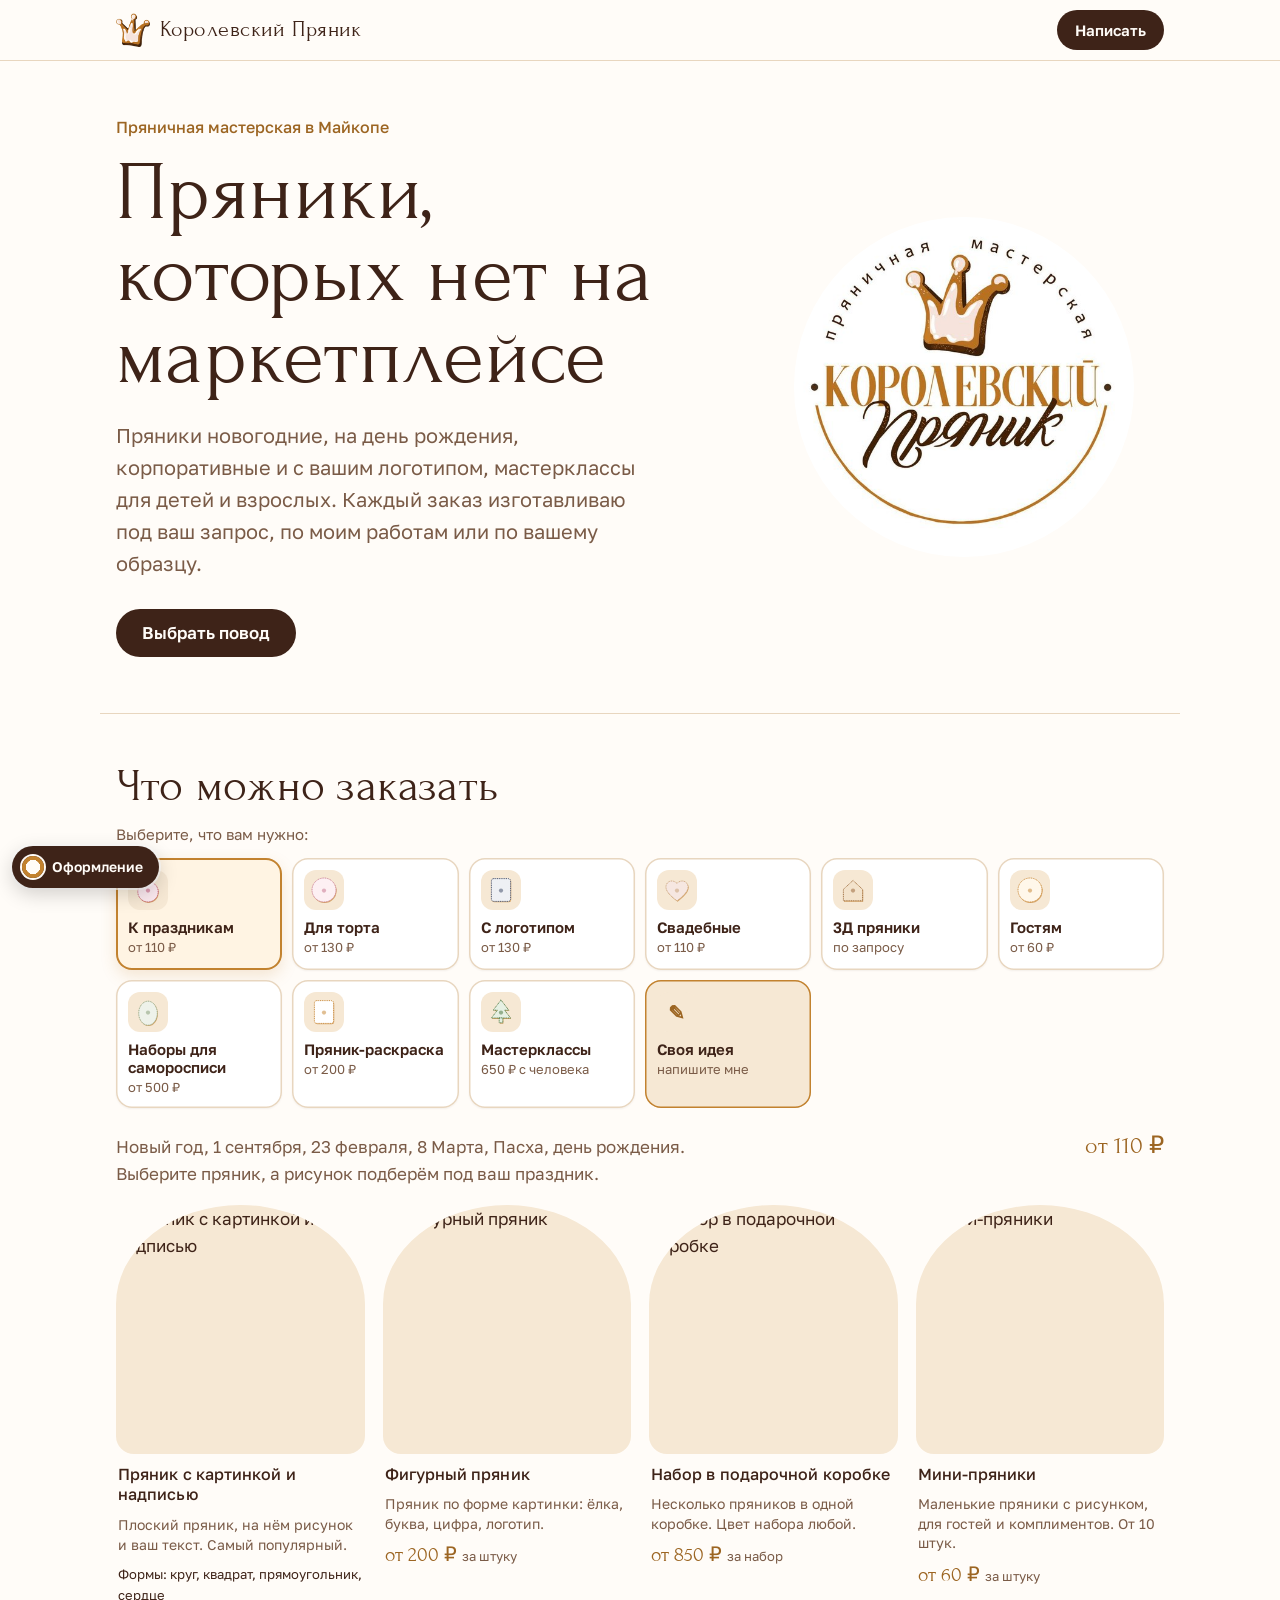
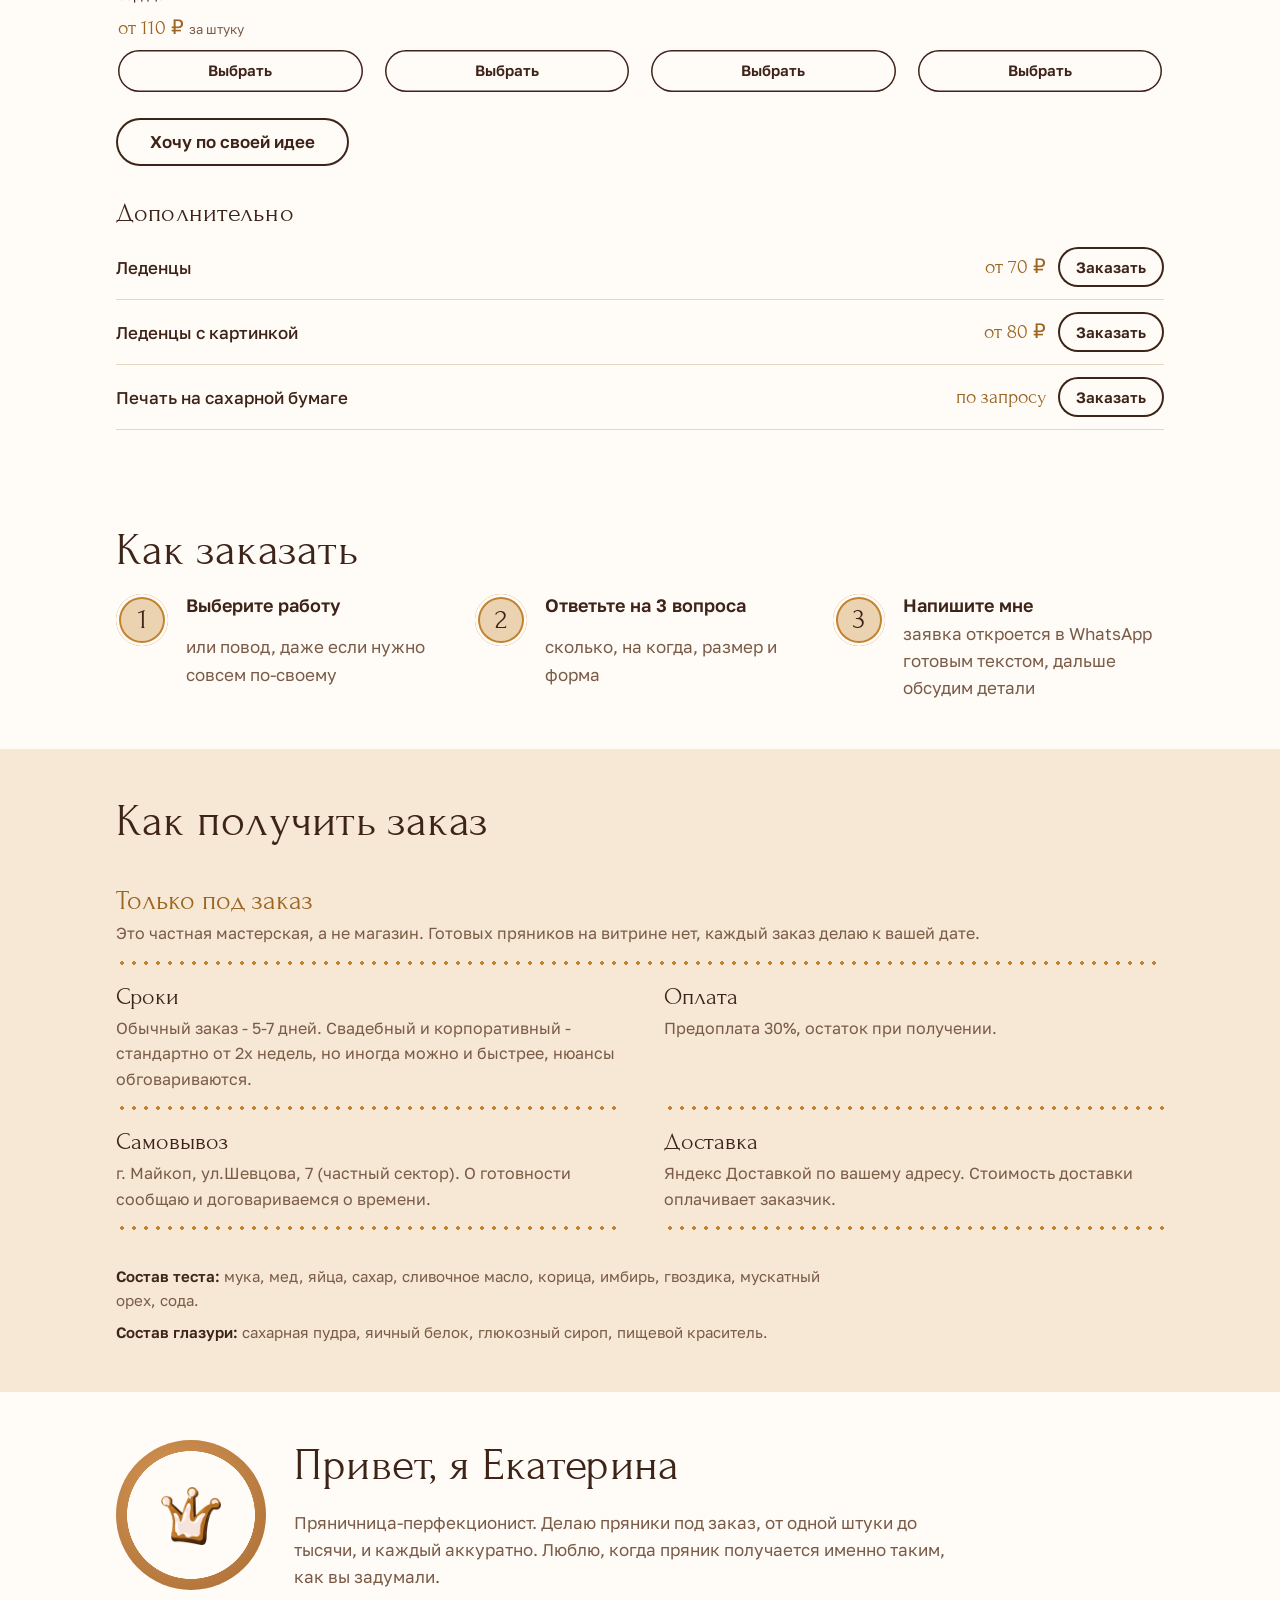
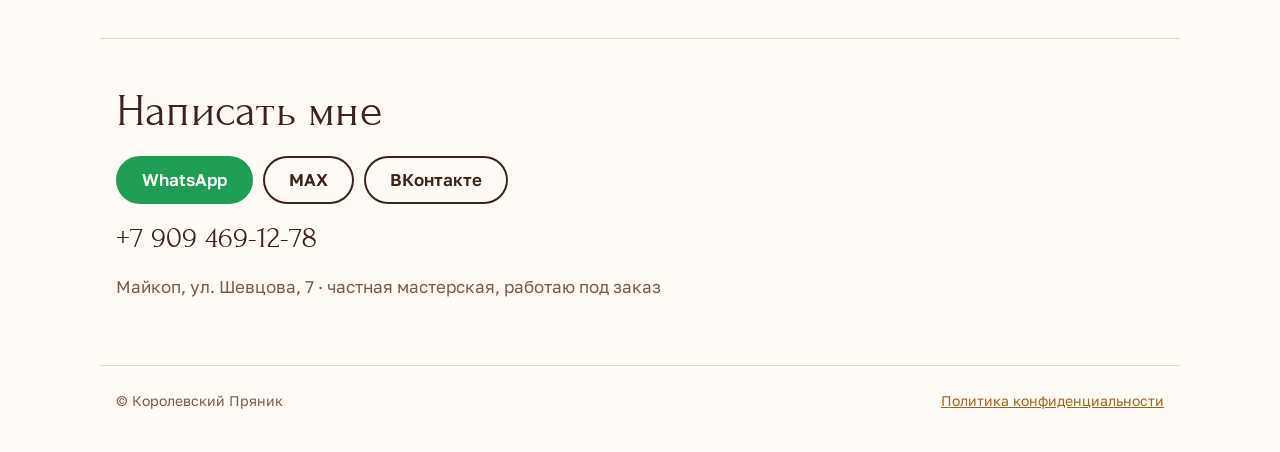
==== index.html @ e8192104 "Add files via upload" ====
<!doctype html>
<html lang="ru">
<head>
<meta charset="utf-8">
<meta name="viewport" content="width=device-width,initial-scale=1">
<meta name="robots" content="noindex,nofollow">
<title>Королевский Пряник - пряники на заказ в Майкопе</title>
<meta name="description" content="Пряники ручной росписи на заказ в Майкопе: свадебные с датой, с логотипом, наборы к праздникам, домики и мастер-классы для детей.">
<script>/* оформление ставим до отрисовки, чтобы не мигал классический вариант */
try{var t=new URLSearchParams(location.search).get("theme")||localStorage.getItem("kp-theme");if(t&&t!=="classic")document.documentElement.dataset.theme=t;var f=new URLSearchParams(location.search).get("font")||localStorage.getItem("kp-font");if(f)document.documentElement.dataset.font=f}catch(e){}</script>
<link rel="icon" type="image/png" href="img/favicon.png">
<link rel="preconnect" href="https://fonts.googleapis.com">
<link rel="preconnect" href="https://fonts.gstatic.com" crossorigin>
<link rel="stylesheet" href="https://fonts.googleapis.com/css2?family=Forum&family=Prata&family=Cormorant+Garamond:wght@500;600&family=Playfair+Display:wght@500&family=Kurale&family=Lobster&family=Golos+Text:wght@400;500;600&display=swap">
<link rel="stylesheet" href="style.css?v=14">
</head>
<body>
<header class="top">
  <a class="logo" href="#"><img class="crown" src="img/crown.png" alt="" width="34" height="33"><span data-brand></span></a>
  <a class="btn btn-sm" data-wa-general href="#">Написать</a>
</header>

<main>
  <section class="hero">
    <div class="hero-text">
      <p class="hero-note" data-hero="kicker"></p>
      <h1 data-hero="title"></h1>
      <p class="lead" data-hero="text"></p>
      <a class="btn" href="#works" data-hero="cta"></a>
    </div>
    <div class="pryanik" role="img" aria-label="Логотип «Королевский Пряник», пряничная мастерская">
      <img class="pryanik-logo" src="img/logo.jpg" alt="" width="560" height="560">
    </div>
  </section>

  <section id="works" class="works">
    <h2>Что можно заказать</h2>
    <p class="cats-hint">Выберите, что вам нужно:</p>
    <div class="chips" role="tablist" data-chips></div>
    <div class="occasion-head">
      <p class="occ-lead" data-occ-lead></p>
      <span class="occ-from" data-occ-from></span>
    </div>
    <div class="grid" data-grid></div>
    <button class="btn btn-ghost wide" data-own>Хочу по своей идее</button>
    <div class="extras">
      <h3>Дополнительно</h3>
      <ul data-extras></ul>
    </div>
  </section>

  <section class="steps">
    <h2>Как заказать</h2>
    <ol data-steps></ol>
  </section>

  <section class="terms">
    <h2>Как получить заказ</h2>
    <dl data-terms></dl>
    <div class="ingredients" data-ingredients></div>
  </section>

  <section class="about">
    <div class="about-photo" aria-hidden="true"><img src="img/crown.png" alt="" width="128" height="125"></div>
    <div>
      <h2 data-about="title"></h2>
      <p data-about="text"></p>
    </div>
  </section>

  <section class="contacts" id="contacts">
    <h2>Написать мне</h2>
    <div class="contact-btns" data-contacts></div>
    <p class="contact-line"><a data-phone href="#"></a></p>
    <p class="muted"><span data-address></span> · частная мастерская, работаю под заказ</p>
  </section>
</main>

<footer class="foot">
  <span>© <span data-brand></span></span>
  <a href="politika.html">Политика конфиденциальности</a>
</footer>

<!-- Окно «Хочу похожее» -->
<div class="modal" data-modal hidden>
  <div class="sheet" role="dialog" aria-modal="true" aria-labelledby="m-title">
    <button class="close" data-close aria-label="Закрыть">×</button>
    <p class="kicker" data-m-occ></p>
    <h3 id="m-title" data-m-title></h3>
    <p class="m-sub" data-m-sub hidden></p>
    <form data-form>
      <div class="cfg" data-config hidden></div>
      <fieldset data-design hidden>
        <legend>Оформление</legend>
        <label class="radio"><input type="radio" name="design" value="подберите иллюстрацию" checked><span>Подберите мне иллюстрацию<small>пришлю 5-7 вариантов в WhatsApp</small></span></label>
        <label class="radio"><input type="radio" name="design" value="у меня свой образец или логотип"><span>У меня свой образец или логотип<small>прикрепите картинку в чате</small></span></label>
        <label class="radio"><input type="radio" name="design" value="нарисуйте по моей идее"><span>Нарисуйте по моей идее<small>опишите идею ниже</small></span></label>
      </fieldset>
      <label>Сколько штук
        <input type="number" name="qty" min="1" inputmode="numeric" placeholder="например, 30">
      </label>
      <label>На когда
        <input type="date" name="date">
      </label>
      <label data-size>Размер и форма
        <input type="text" name="size" placeholder="например, сердце 7 см">
      </label>
      <label>Надпись или пожелания <span class="muted">(необязательно)</span>
        <textarea name="note" rows="2" placeholder="дата, имена, цвета…"></textarea>
      </label>
      <div class="estimate" data-estimate hidden></div>
      <button class="btn wide" type="submit" data-send-wa>Отправить в WhatsApp</button>
      <div class="alt" data-alt></div>
      <p class="muted small">Сайт ничего не сохраняет, заявка уходит сообщением из вашего мессенджера.</p>
    </form>
  </div>
</div>

<div class="toast" data-toast hidden></div>

<!-- Демо: переключатель вариантов оформления -->
<div class="themer" data-themer>
  <button class="themer-btn" type="button" data-themer-toggle aria-expanded="false" aria-controls="themer-panel">
    <span class="themer-dot" aria-hidden="true"></span><span data-themer-label>Оформление</span>
  </button>
  <div class="themer-panel" id="themer-panel" data-themer-panel hidden>
    <p>Цвет</p>
    <div class="themer-list" role="radiogroup" aria-label="Цвет сайта" data-themer-list></div>
    <p class="themer-sub">Шрифт заголовков</p>
    <div class="font-list" role="radiogroup" aria-label="Шрифт заголовков" data-font-list></div>
  </div>
</div>

<div class="cookie" data-cookie hidden>
  <p>Сайт использует cookie для статистики посещений. <a href="politika.html">Подробнее</a></p>
  <div><button class="btn btn-sm btn-ghost" data-cookie-no>Только необходимые</button><button class="btn btn-sm" data-cookie-yes>Разрешить</button></div>
</div>

<script src="data.js?v=12"></script>
<script src="app.js?v=14"></script>
</body>
</html>
---- style.css ----
/* Палитра взята из логотипа: глазурь, мёд, шоколад, тесто */
:root{
  --icing:#FFFCF8;      /* фон страницы = белая глазурь логотипа */
  --dough:#EBD3B2;      /* тесто */
  --dough-2:#F6E8D4;    /* светлое тесто: фон тихих секций */
  --honey:#C2822F;      /* «КОРОЛЕВСКИЙ» */
  --honey-d:#9C6522;
  --choc:#3E2318;       /* «пряник» прописью */
  --choc-2:#5A3524;
  --soft:#7A5B47;
  --line:#E8D6BF;
  --wa:#1F9D55;
  --display:"Forum", "Times New Roman", Georgia, serif;
  --text:"Golos Text", "Segoe UI", -apple-system, Roboto, Arial, sans-serif;
  --ease:cubic-bezier(.2,.7,.2,1);
}
*{box-sizing:border-box}
[hidden]{display:none!important}
html{scroll-behavior:smooth}
body{margin:0;background:var(--icing);color:var(--choc);font:400 17px/1.6 var(--text);-webkit-text-size-adjust:100%}
img{max-width:100%;display:block}
a{color:var(--honey-d)}
:focus-visible{outline:3px solid var(--honey);outline-offset:3px;border-radius:6px}
h1,h2,h3{font-family:var(--display);font-weight:400;line-height:1.05;margin:0;letter-spacing:.005em}
h2{font-size:clamp(32px,6.4vw,46px);margin-bottom:20px}
.muted{color:var(--soft)} .small{font-size:13px}
main>section{max-width:1080px;margin:0 auto;padding:48px 16px}

/* Кнопки: шоколад на глазури */
.btn{display:inline-flex;align-items:center;justify-content:center;gap:8px;background:var(--choc);color:var(--icing);border:0;border-radius:999px;
  padding:15px 26px;font:600 17px/1 var(--text);text-decoration:none;cursor:pointer;min-height:48px;
  transition:background-color .2s, color .2s, transform .15s var(--ease)}
.btn:hover{background:var(--choc-2)}
.btn:active{transform:scale(.97)}
.btn-sm{padding:10px 18px;font-size:15px;min-height:40px}
.btn-ghost{background:transparent;color:var(--choc);box-shadow:inset 0 0 0 2px var(--choc)}
.btn-ghost:hover{background:var(--choc);color:var(--icing)}
.btn.wa{background:var(--wa);color:#fff} .btn.wa:hover{background:#17844A}
.wide{width:100%}

/* Шапка */
.top{position:sticky;top:0;z-index:10;display:flex;justify-content:space-between;align-items:center;gap:12px;
  padding:10px 16px;background:rgba(255,252,248,.92);backdrop-filter:blur(8px);border-bottom:1px solid var(--line)}
.logo{display:flex;align-items:center;gap:10px;text-decoration:none;color:var(--choc);font:400 22px/1 var(--display);letter-spacing:.02em}
.crown{width:34px;height:auto}

/* Первый экран: логотип нанесён на пряник */
.hero{display:grid;grid-template-columns:1fr minmax(260px,400px);gap:48px;align-items:center;padding-top:56px!important;padding-bottom:56px!important}
.hero-note{margin:0 0 14px;font:500 16px/1.3 var(--text);color:var(--honey-d)}
.hero h1{font-size:clamp(44px,8.6vw,84px);line-height:.98;max-width:12ch;color:var(--choc)}
.hero .lead{font-size:clamp(17px,2.2vw,20px);color:var(--soft);max-width:44ch;margin:20px 0 30px}
.pryanik{position:relative;width:100%;max-width:400px;aspect-ratio:1/1;justify-self:center}
.pryanik-ring{position:absolute;inset:0;width:100%;height:100%;overflow:visible}
.pryanik-logo{position:absolute;left:10%;top:10%;width:80%;height:80%;border-radius:50%;object-fit:cover}
@media (max-width:760px){
  .hero{grid-template-columns:1fr;gap:28px;padding-top:28px!important}
  .pryanik{max-width:280px;order:-1}
}

/* Единственная «сцена» при загрузке: глазурь выдавливается по кругу, пряник ложится */
.pipe-path{stroke-dasharray:100;stroke-dashoffset:100}
@media (prefers-reduced-motion:no-preference){
  .pryanik{animation:lay .9s var(--ease) both}
  .pipe-path{animation:pipe 1.6s .5s var(--ease) forwards}
  .pryanik-logo{animation:fadein .6s .25s ease both}
}
@media (prefers-reduced-motion:reduce){.pipe-path{stroke-dashoffset:0}}
@keyframes lay{from{opacity:0;transform:translateY(-14px) rotate(-8deg) scale(.94)}to{opacity:1;transform:none}}
@keyframes pipe{to{stroke-dashoffset:0}}
@keyframes fadein{from{opacity:0}to{opacity:1}}

/* Поводы */
.works{border-top:1px solid var(--line)}
.chips{display:flex;gap:8px;overflow-x:auto;margin:0 -16px 18px;padding:2px 16px 8px;scrollbar-width:none}
.chips::-webkit-scrollbar{display:none}
.chip{flex:none;border:0;box-shadow:inset 0 0 0 1.5px var(--line);background:var(--icing);color:var(--choc);border-radius:999px;
  padding:10px 16px;font:500 15px/1 var(--text);cursor:pointer;transition:background-color .2s,color .2s,box-shadow .2s}
.chip:hover{box-shadow:inset 0 0 0 1.5px var(--honey)}
.chip[aria-selected="true"]{background:var(--honey);color:#fff;box-shadow:none}
.occasion-head{display:flex;justify-content:space-between;align-items:baseline;gap:16px;margin-bottom:18px}
.occ-lead{margin:0;color:var(--soft);max-width:56ch}
.occ-from{flex:none;font:400 24px/1.2 var(--display);color:var(--honey-d);white-space:nowrap}
@media (max-width:560px){.occasion-head{flex-direction:column;gap:4px}}

/* Работы: фото крупно, подпись под ним, без коробок */
.grid{display:grid;grid-template-columns:repeat(auto-fill,minmax(220px,1fr));gap:26px 18px;margin-bottom:26px}
@media (max-width:560px){.grid{grid-template-columns:1fr 1fr;gap:20px 12px}}
.card{display:flex;flex-direction:column}
.card .pic{aspect-ratio:1/1;background:var(--dough-2);border-radius:50% 50% 18px 18px / 40% 40% 18px 18px;display:flex;align-items:center;justify-content:center;overflow:hidden}
.card .pic svg{width:74%;height:74%}
.card .pic img{width:100%;height:100%;object-fit:cover}
.card .body{padding:10px 2px 0;display:flex;flex-direction:column;gap:10px;flex:1}
.card h3{font:500 16px/1.3 var(--text)}
.card .btn{margin-top:auto;padding:10px 14px;font-size:15px;min-height:42px;background:transparent;color:var(--choc);box-shadow:inset 0 0 0 1.5px var(--choc)}
.card .btn:hover{background:var(--choc);color:var(--icing)}
/* Смена повода: работы появляются по очереди (ответ на нажатие) */
@media (prefers-reduced-motion:no-preference){
  .grid.swap .card{animation:rise .45s var(--ease) both;animation-delay:calc(var(--i) * 60ms)}
}
@keyframes rise{from{opacity:0;transform:translateY(10px)}to{opacity:1;transform:none}}

/* Как заказать: настоящая последовательность, поэтому с номерами */
.steps ol{list-style:none;margin:0;padding:0;display:grid;grid-template-columns:repeat(3,1fr);gap:28px;counter-reset:s}
@media (max-width:760px){.steps ol{grid-template-columns:1fr;gap:18px}}
.steps li{counter-increment:s;display:grid;grid-template-columns:56px 1fr;gap:2px 14px;align-items:start}
.steps li::before{content:counter(s);grid-row:span 2;width:52px;height:52px;border-radius:50%;background:var(--dough);color:var(--choc);
  font:400 28px/52px var(--display);text-align:center;box-shadow:inset 0 0 0 3px var(--icing),inset 0 0 0 5px var(--honey)}
.steps b{font-weight:600;font-size:18px;line-height:1.3}
.steps span{color:var(--soft)}

/* Условия: светлое тесто, разделители — точки глазури */
main>section.terms{max-width:none;background:var(--dough-2);padding-left:0;padding-right:0}
.terms>*{max-width:1048px;margin-left:auto;margin-right:auto;padding-left:16px;padding-right:16px}
.terms dl{display:grid;grid-template-columns:1fr 1fr;column-gap:48px;margin-top:0;margin-bottom:0}
@media (max-width:760px){.terms dl{grid-template-columns:1fr}}
.terms dl>div{padding:18px 0;background:radial-gradient(circle,var(--honey) 1.6px,transparent 2px) bottom left/12px 4px repeat-x}
.terms dt{font:400 24px/1.2 var(--display);color:var(--choc)}
.terms dd{margin:4px 0 0;color:var(--soft);font-size:16px}
.terms dl>div:first-child{grid-column:1/-1}
.terms dl>div:first-child dt{color:var(--honey-d);font-size:28px}

/* О мастере */
.about{display:grid;grid-template-columns:150px 1fr;gap:28px;align-items:center}
.about-photo{aspect-ratio:1/1;border-radius:50%;display:flex;align-items:center;justify-content:center;
  background:radial-gradient(circle,var(--icing) 0 60%,transparent 60.5%),radial-gradient(circle at 40% 35%,#D79A57,#A86A33)}
.about-photo img{width:40%;height:auto}
@media (max-width:560px){.about{grid-template-columns:1fr}.about-photo{width:120px}}
.about p{color:var(--soft);margin:12px 0 0;max-width:60ch}

/* Контакты */
.contacts{border-top:1px solid var(--line)}
.contact-btns{display:flex;flex-wrap:wrap;gap:10px;margin-bottom:16px}
.contact-line{margin:0 0 4px;font:400 30px/1.2 var(--display)}
.contact-line a{text-decoration:none;color:var(--choc)}
.foot{max-width:1080px;margin:0 auto;padding:24px 16px 40px;display:flex;justify-content:space-between;gap:12px;flex-wrap:wrap;
  border-top:1px solid var(--line);font-size:14px;color:var(--soft)}

/* Окно заявки: выезжает снизу, как лист */
.modal{position:fixed;inset:0;z-index:50;background:rgba(62,35,24,.42);display:flex;align-items:flex-end;justify-content:center}
.sheet{position:relative;background:var(--icing);width:100%;max-width:520px;max-height:92vh;overflow:auto;border-radius:24px 24px 0 0;padding:24px 18px 18px}
@media (min-width:600px){.modal{align-items:center}.sheet{border-radius:24px}}
@media (prefers-reduced-motion:no-preference){
  .modal:not([hidden]){animation:fadein .2s ease}
  .modal:not([hidden]) .sheet{animation:sheet .35s var(--ease)}
}
@keyframes sheet{from{transform:translateY(40px);opacity:.4}to{transform:none;opacity:1}}
.sheet .kicker{margin:0 0 4px;color:var(--honey-d);font-weight:500;font-size:15px}
.sheet h3{font-size:30px;margin-bottom:16px;padding-right:40px}
.close{position:absolute;top:12px;right:12px;width:40px;height:40px;border:0;background:var(--dough-2);border-radius:50%;font-size:26px;line-height:1;cursor:pointer;color:var(--choc)}
form{display:flex;flex-direction:column;gap:14px}
label{display:flex;flex-direction:column;gap:6px;font-weight:600;font-size:15px}
input,textarea{font:400 16px/1.4 var(--text);padding:12px 14px;border:1.5px solid var(--line);border-radius:12px;background:#fff;color:var(--choc)}
input:focus,textarea:focus{outline:none;border-color:var(--honey)}
fieldset{border:0;padding:0;margin:0;display:flex;flex-direction:column;gap:8px}
legend{font-weight:600;font-size:15px;margin-bottom:6px}
.radio{flex-direction:row;align-items:center;gap:10px;font-weight:400;background:#fff;border:1.5px solid var(--line);border-radius:12px;padding:10px 12px;transition:border-color .2s}
.radio:has(input:checked){border-color:var(--honey);background:#FFF7EC}
.radio input{width:20px;height:20px;accent-color:var(--honey-d);margin:0}
.alt{display:flex;gap:8px;flex-wrap:wrap}
.alt .btn{flex:1}

.toast{position:fixed;left:50%;bottom:24px;transform:translateX(-50%);z-index:60;background:var(--choc);color:var(--icing);padding:12px 18px;border-radius:12px;font-size:15px;max-width:90vw;text-align:center}
.cookie{position:fixed;left:12px;right:12px;bottom:12px;z-index:40;background:#fff;border:1px solid var(--line);border-radius:16px;
  padding:12px 14px;display:flex;gap:10px;align-items:center;justify-content:space-between;flex-wrap:wrap;box-shadow:0 8px 24px rgba(62,35,24,.1);font-size:14px}
.cookie p{margin:0}
.cookie div{display:flex;gap:8px}

@media (max-width:420px){.logo{font-size:19px}.crown{width:28px}}
@media (max-width:360px){.logo{font-size:17px;gap:7px}.top .btn-sm{padding:9px 14px}}
@media (min-width:761px){.works>[data-own]{width:auto;padding-left:34px;padding-right:34px}}

/* ===== Варианты оформления к праздникам (демо) ===== */
:root{--pipe:#FFF8F0;--flake:var(--honey)}
.icing-dots{stroke:var(--pipe);transition:stroke .5s}
body,.top,main>section.terms,.btn,.chip,.steps li::before,.card .pic{transition:background-color .5s,color .5s,box-shadow .3s,border-color .5s}
.hero{position:relative}
.hero-text{position:relative;z-index:1}

/* Новый год: морозная глазурь, еловый, золото */
html[data-theme="ny"]{--icing:#FBFDFF;--dough:#D9E6EA;--dough-2:#EAF2F4;--honey:#B8862E;--honey-d:#8E6420;--choc:#1F3B32;--choc-2:#2D5245;--soft:#4E6159;--line:#D3E1E3;--pipe:#FFFFFF;--flake:#A9C6D3}
/* 14 февраля: малиновая и розовая глазурь */
html[data-theme="valentine"]{--icing:#FFFAFA;--dough:#F4CDD4;--dough-2:#FBE7EA;--honey:#C4475E;--honey-d:#A3324A;--choc:#5A1F2B;--choc-2:#74293A;--soft:#7D5560;--line:#F1D5DA;--pipe:#F9C9D3;--flake:#E07A8E}
/* 23 февраля: синий и латунь */
html[data-theme="feb23"]{--icing:#FAFBFC;--dough:#D6DEE6;--dough-2:#E8EDF2;--honey:#9C7A3C;--honey-d:#7A5D28;--choc:#22344A;--choc-2:#30475F;--soft:#56606B;--line:#D9E0E7;--pipe:#FFFFFF;--flake:#B79A5E}
/* 8 Марта: мимоза и листья */
html[data-theme="march8"]{--icing:#FFFDF5;--dough:#F7E6A6;--dough-2:#FFF4CC;--honey:#C9930F;--honey-d:#9A700A;--choc:#3E4D2A;--choc-2:#52653A;--soft:#6A6A4E;--line:#EEE3B9;--pipe:#FFE58A;--flake:#E2B21E}
/* Пасха: сирень и шалфей */
html[data-theme="easter"]{--icing:#FFFDFB;--dough:#E3D9EE;--dough-2:#F1ECF7;--honey:#8E6FA8;--honey-d:#6E528A;--choc:#3D3A2E;--choc-2:#55513F;--soft:#6B6559;--line:#E6DEEE;--pipe:#EADCF7;--flake:#A9C08A}

/* Праздничный декор на первом экране: одна тихая сцена, за текстом */
.flurry{position:absolute;inset:0;overflow:hidden;pointer-events:none;z-index:0}
.flake{position:absolute;top:-24px;color:var(--flake);opacity:.55;font-size:var(--s,16px);line-height:1;will-change:transform}
.flake.egg{width:calc(var(--s) * .75);height:var(--s);border-radius:50% 50% 46% 46% / 58% 58% 42% 42%;background:var(--c,var(--flake))}
@media (prefers-reduced-motion:no-preference){
  .flake{animation:fall var(--d,12s) linear var(--delay,0s) infinite}
  .flurry.rise .flake{top:auto;bottom:-24px;animation-name:rise-up}
}
@media (prefers-reduced-motion:reduce){.flake{top:var(--y,20%)}}
@keyframes fall{from{transform:translate3d(0,0,0) rotate(0)}to{transform:translate3d(var(--dx,20px),calc(100vh + 40px),0) rotate(240deg)}}
@keyframes rise-up{from{transform:translate3d(0,0,0);opacity:0}15%{opacity:.55}to{transform:translate3d(var(--dx,20px),-110vh,0);opacity:0}}
.pryanik.replay .pipe-path{animation:none}

/* Переключатель оформления */
.themer{position:fixed;left:12px;bottom:12px;z-index:45;font-size:14px}
.themer-btn{display:flex;align-items:center;gap:8px;border:0;cursor:pointer;background:var(--choc);color:var(--icing);border-radius:999px;padding:10px 16px 10px 10px;
  font:600 14px/1 var(--text);box-shadow:0 6px 20px rgba(0,0,0,.18)}
.themer-dot{width:22px;height:22px;border-radius:50%;background:radial-gradient(circle,var(--icing) 0 45%,var(--honey) 46%);box-shadow:0 0 0 2px var(--icing)}
.themer-panel{position:absolute;left:0;bottom:calc(100% + 10px);width:min(320px,calc(100vw - 24px));background:#fff;border:1px solid var(--line);border-radius:18px;padding:14px;
  box-shadow:0 12px 40px rgba(0,0,0,.16)}
.themer-panel p{margin:0 0 10px;color:var(--soft);font-size:13px}
.themer-list{display:grid;grid-template-columns:repeat(3,1fr);gap:10px}
.theme-opt{display:flex;flex-direction:column;align-items:center;gap:6px;border:0;background:none;cursor:pointer;padding:6px 2px;border-radius:12px;color:#3a2a20;font:500 12.5px/1.2 var(--text)}
.theme-opt:hover{background:#f6f3ef}
.theme-swatch{width:46px;height:46px;border-radius:50%;
  background:radial-gradient(circle,var(--sw-bg) 0 52%,var(--sw-pipe) 53% 58%,var(--sw-ring) 59%);box-shadow:inset 0 0 0 1px rgba(0,0,0,.06)}
.theme-opt[aria-checked="true"] .theme-swatch{box-shadow:0 0 0 3px #fff,0 0 0 5px #3a2a20}
@media (prefers-reduced-motion:no-preference){.themer-panel:not([hidden]){animation:sheet .25s var(--ease)}}

/* Первый экран во всю ширину — главное отличие вариантов */
:root{--hero-bg:var(--icing);--hero-ink:var(--choc);--hero-soft:var(--soft);--hero-note:var(--honey-d);--hero-btn:var(--choc);--hero-btn-ink:var(--icing)}
main>section.hero{background:var(--hero-bg);box-shadow:0 0 0 100vmax var(--hero-bg);clip-path:inset(0 -100vmax);transition:background-color .5s,box-shadow .5s}
.hero h1{color:var(--hero-ink);transition:color .5s}
.hero .lead{color:var(--hero-soft);transition:color .5s}
.hero-note{color:var(--hero-note);transition:color .5s}
.hero .btn{background:var(--hero-btn);color:var(--hero-btn-ink)}
.hero .btn:hover{filter:brightness(1.08)}
.flake{opacity:.8}
html[data-theme] .works{border-top:0}
html[data-theme="ny"]{--hero-bg:#1F3B32;--hero-ink:#FBFDFF;--hero-soft:#C9D8D2;--hero-note:#E3C27A;--hero-btn:#FBFDFF;--hero-btn-ink:#1F3B32;--flake:#FFFFFF}
html[data-theme="valentine"]{--hero-bg:#F8DCE2;--hero-ink:#5A1F2B;--hero-soft:#7D4A57;--hero-note:#A3324A;--flake:#E46A85}
html[data-theme="feb23"]{--hero-bg:#22344A;--hero-ink:#F4F6F8;--hero-soft:#C3CCD6;--hero-note:#D9B977;--hero-btn:#F4F6F8;--hero-btn-ink:#22344A;--flake:#D9B977}
html[data-theme="march8"]{--hero-bg:#FFF0B8;--hero-ink:#3E4D2A;--hero-soft:#5E5E3E;--hero-note:#8A6608;--flake:#E0A800}
html[data-theme="easter"]{--hero-bg:#EEE6F6;--hero-ink:#3D3A2E;--hero-soft:#5F5868;--hero-note:#6E528A}
.pryanik{z-index:1}
@media (max-width:600px){
  .themer{left:auto;right:12px}
  .themer-btn{padding:8px}
  .themer-btn [data-themer-label]{position:absolute;width:1px;height:1px;overflow:hidden;clip:rect(0 0 0 0)}
  .themer-dot{width:28px;height:28px}
  .themer-panel{left:auto;right:0}
}
.themer-btn{box-shadow:0 6px 20px rgba(0,0,0,.18),0 0 0 2px rgba(255,255,255,.7)}

/* Выравнивание: шапка, секции и подвал стоят по одной центральной колонке */
.top{padding-left:max(16px, calc((100% - 1048px) / 2));padding-right:max(16px, calc((100% - 1048px) / 2))}
.terms>*{max-width:1080px}
/* Телефон: первый экран по центру, под пряником */
@media (max-width:760px){
  .hero-text{text-align:center}
  .hero h1,.hero .lead{margin-left:auto;margin-right:auto}
  .pryanik{justify-self:center}
}

/* Логотип без пряничного кольца: тонкая тёмно-коричневая рамка (по просьбе Кати) */
:root{--logo-border:#3E2318;--logo-border-w:3px}
.pryanik{max-width:340px}
.pryanik-logo{left:0;top:0;width:100%;height:100%;border:var(--logo-border-w) solid var(--logo-border);background:#fff}
@media (max-width:760px){.pryanik{max-width:240px}}

/* Выбор шрифта заголовков */
.themer-sub{margin-top:14px!important}
.font-list{display:grid;grid-template-columns:repeat(3,1fr);gap:8px}
.font-opt{display:flex;flex-direction:column;align-items:center;gap:2px;border:1.5px solid #ece4da;background:#fff;border-radius:12px;padding:8px 4px;cursor:pointer;color:#3a2a20;font-size:13px;line-height:1.1}
.font-opt small{font-size:19px;line-height:1.2}
.font-opt:hover{border-color:#cdbba6}
.font-opt[aria-checked="true"]{border-color:#3a2a20;box-shadow:inset 0 0 0 1px #3a2a20}
.themer-panel{max-height:calc(100vh - 90px);overflow:auto}

/* Логотип без обводки (по просьбе Кати 18.10) */
:root{--logo-border-w:0px}

/* Дополнительные товары: простой список */
.extras{margin-top:34px}
.extras h3{font-family:var(--display);font-size:26px;margin-bottom:8px}
.extras ul{list-style:none;margin:0;padding:0}
.extras li{display:flex;align-items:center;gap:12px;padding:12px 0;border-bottom:1px solid var(--line)}
.extras li span:first-child{flex:1;font-weight:500}
.extra-p{color:var(--honey-d);font-family:var(--display);font-size:20px;white-space:nowrap}
@media (max-width:480px){.extras li{flex-wrap:wrap}.extras li span:first-child{flex-basis:100%}}

/* Состав */
.ingredients{margin-top:22px;padding-top:4px}
.ingredients p{margin:8px 0 0;color:var(--soft);font-size:15px;max-width:80ch}
.ingredients b{color:var(--choc);font-weight:600}

/* Школа: осенний клён и синие чернила */
html[data-theme="school"]{--icing:#FFFCF9;--dough:#F3D2BC;--dough-2:#FBEADF;--honey:#C2562C;--honey-d:#9C4220;--choc:#2E3A59;--choc-2:#3D4C73;--soft:#5E6275;--line:#EED9CB;
  --hero-bg:#FBE3D3;--hero-ink:#2E3A59;--hero-soft:#5A5E70;--hero-note:#9C4220}

/* «Своя идея»: отличается от категорий, ведёт сразу в чат */
.chip.chip-custom{box-shadow:inset 0 0 0 1.5px var(--honey);color:var(--honey-d)}
.chip.chip-custom::before{content:"✎ "}

/* Пример новой схемы: карточка «вид пряника» */
.base-card .variants{display:flex;gap:6px;margin-top:8px}
.base-card .variants span{flex:1;aspect-ratio:1/1;border-radius:10px;background:var(--dough-2);display:flex;align-items:center;justify-content:center}
.base-card .variants svg{width:70%;height:70%}
.base-sub{margin:0;color:var(--soft);font-size:14px;line-height:1.35}
.base-from{margin:0;font:400 20px/1.2 var(--display);color:var(--honey-d)}
.m-sub{margin:-8px 0 14px;color:var(--soft);font-size:15px}
.radio span{display:flex;flex-direction:column;gap:2px}
.radio small{color:var(--soft);font-size:13px;font-weight:400}
.base-card .variants span{overflow:hidden}
.base-card .variants img{width:100%;height:100%;object-fit:cover}

/* Новая схема: карточка товара и настройка в окне */
.prod-desc{margin:0;color:var(--soft);font-size:14px;line-height:1.4}
.prod-opts{margin:0;font-size:13px;color:var(--choc)}
.base-from small{font:400 13px/1 var(--text);color:var(--soft)}
.cfg{display:flex;flex-direction:column;gap:14px}
.cfg-group{display:flex;flex-direction:column;gap:8px}
.cfg-label{font-weight:600;font-size:15px}
.cfg-pills{display:flex;flex-wrap:wrap;gap:8px}
.pill{display:flex;flex-direction:column;align-items:flex-start;gap:2px;border:1.5px solid var(--line);background:#fff;color:var(--choc);border-radius:12px;padding:9px 13px;font:500 15px/1.2 var(--text);cursor:pointer;transition:border-color .15s,background-color .15s}
.pill small{font-size:12.5px;color:var(--soft);font-weight:400}
.pill[aria-pressed="true"]{border-color:var(--honey);background:#FFF7EC;box-shadow:inset 0 0 0 1px var(--honey)}
.cfg-note{margin:0;color:var(--soft);font-size:14px}
.estimate{background:var(--dough-2);border-radius:14px;padding:12px 14px;display:flex;flex-direction:column;gap:4px}
.estimate b{font:400 22px/1.2 var(--display);color:var(--choc)}
.estimate small{color:var(--soft);font-size:13px}
.est-warn{color:#A33A2A;font-size:14px;font-weight:600}

/* Категории: переносятся на новые строки, всё видно сразу (вместо прокрутки вбок) */
.chips{flex-wrap:wrap;overflow:visible;margin:0 0 20px;padding:0;gap:8px 8px}
.chip{padding:10px 16px}
@media (max-width:560px){.chips{gap:6px}.chip{padding:8px 12px;font-size:14px}}

/* Категории-плитки: видно, что это кнопки и что внутри что-то есть */
.cats-hint{margin:-8px 0 12px;color:var(--soft);font-size:15px}
.chips{display:grid;grid-template-columns:repeat(auto-fill,minmax(150px,1fr));gap:10px;margin:0 0 24px;padding:0;overflow:visible}
.chip.cat{display:flex;flex-direction:column;align-items:flex-start;gap:4px;text-align:left;padding:12px 12px 12px;border-radius:16px;
  background:#fff;box-shadow:inset 0 0 0 1.5px var(--line),0 1px 2px rgba(62,35,24,.06);color:var(--choc);font:600 15px/1.2 var(--text);
  transition:transform .15s var(--ease),box-shadow .15s,background-color .15s;min-height:112px}
.chip.cat:hover{transform:translateY(-2px);box-shadow:inset 0 0 0 1.5px var(--honey),0 6px 16px rgba(62,35,24,.10)}
.chip.cat[aria-selected="true"]{background:#FFF4E3;box-shadow:inset 0 0 0 2px var(--honey),0 6px 16px rgba(194,130,47,.18);color:var(--choc)}
.cat-ic{width:40px;height:40px;border-radius:12px;background:var(--dough-2);display:flex;align-items:center;justify-content:center;margin-bottom:4px;font-size:20px;color:var(--honey-d)}
.cat-ic svg{width:30px;height:30px}
.cat-t{font-weight:600}
.cat-p{font:400 13px/1.2 var(--text);color:var(--soft)}
.chip.cat.chip-custom{background:var(--dough-2);box-shadow:inset 0 0 0 1.5px dashed var(--honey)}
.chip.cat.chip-custom{box-shadow:inset 0 0 0 1.5px var(--honey)}
.chip.cat.chip-custom::before{content:none}
@media (max-width:560px){.chips{grid-template-columns:1fr 1fr;gap:8px}.chip.cat{min-height:96px;padding:10px;font-size:14px}.cat-ic{width:34px;height:34px}.cat-ic svg{width:26px;height:26px}}
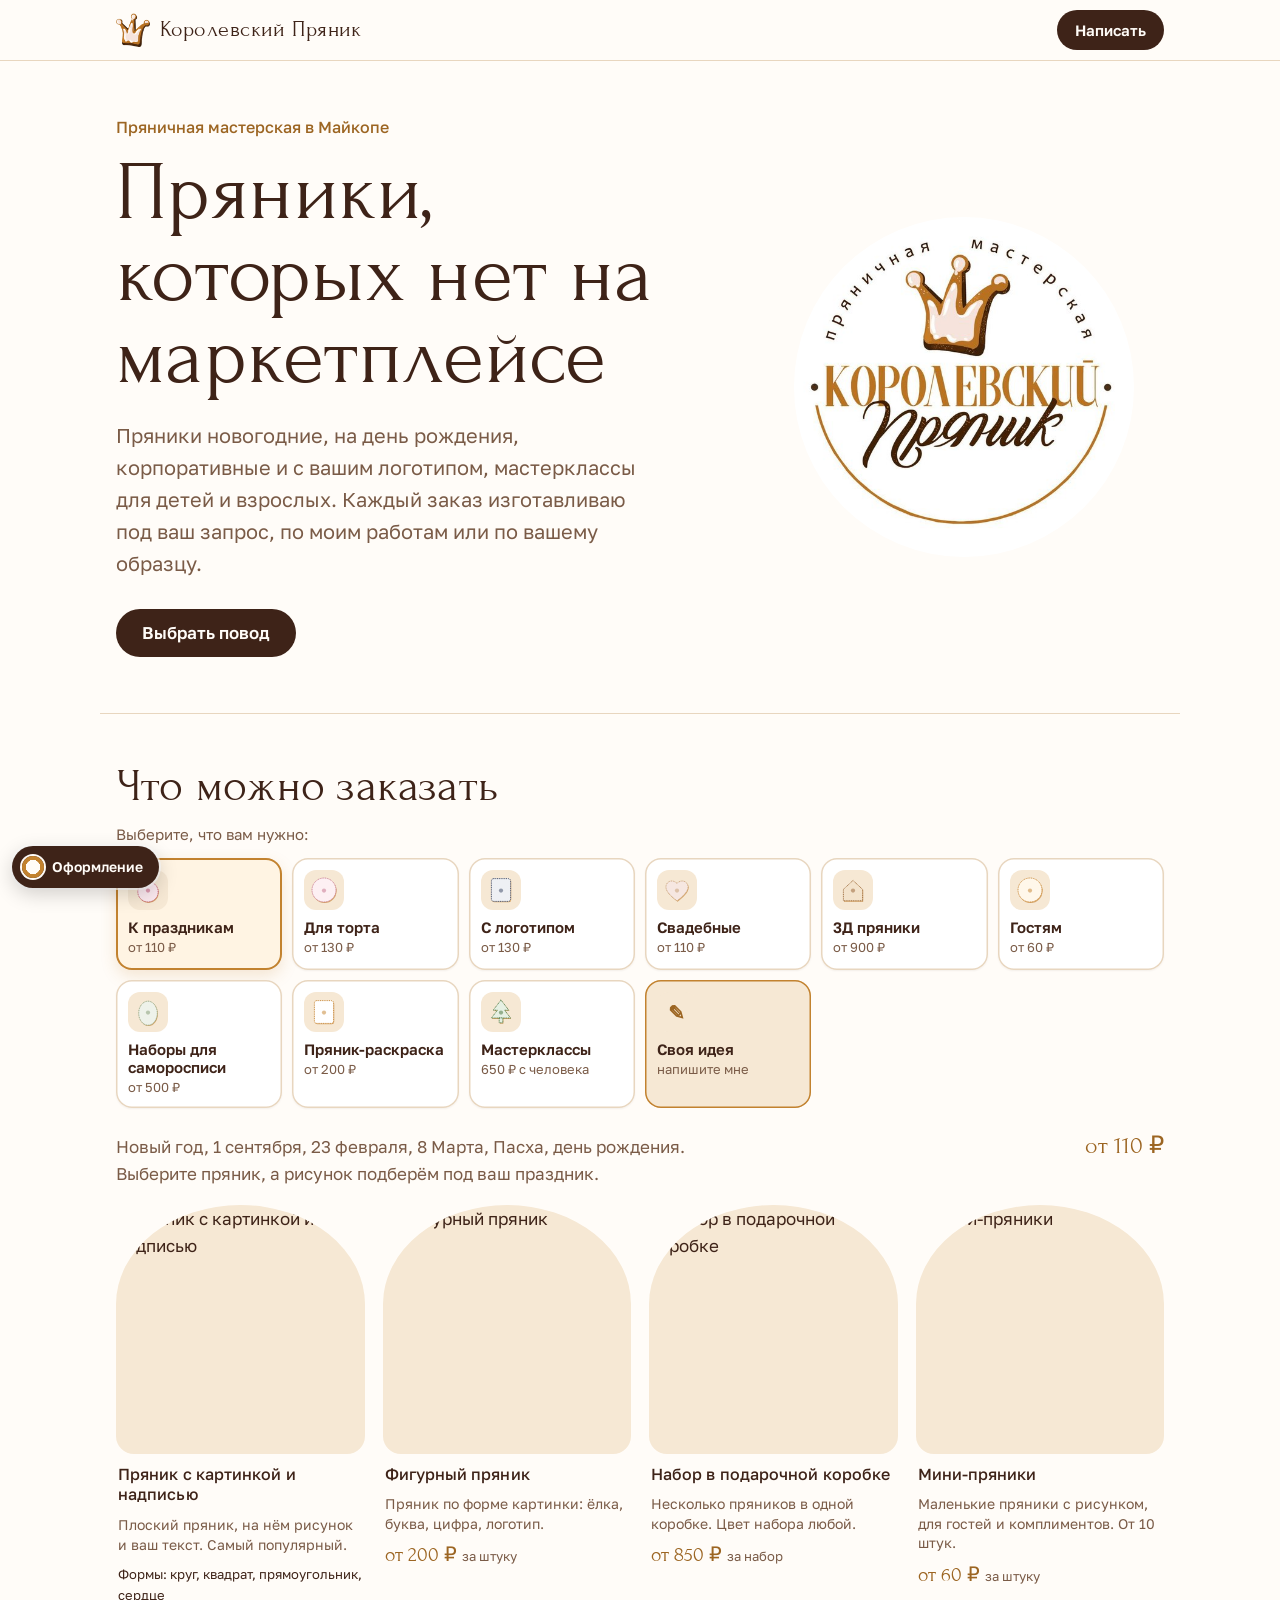
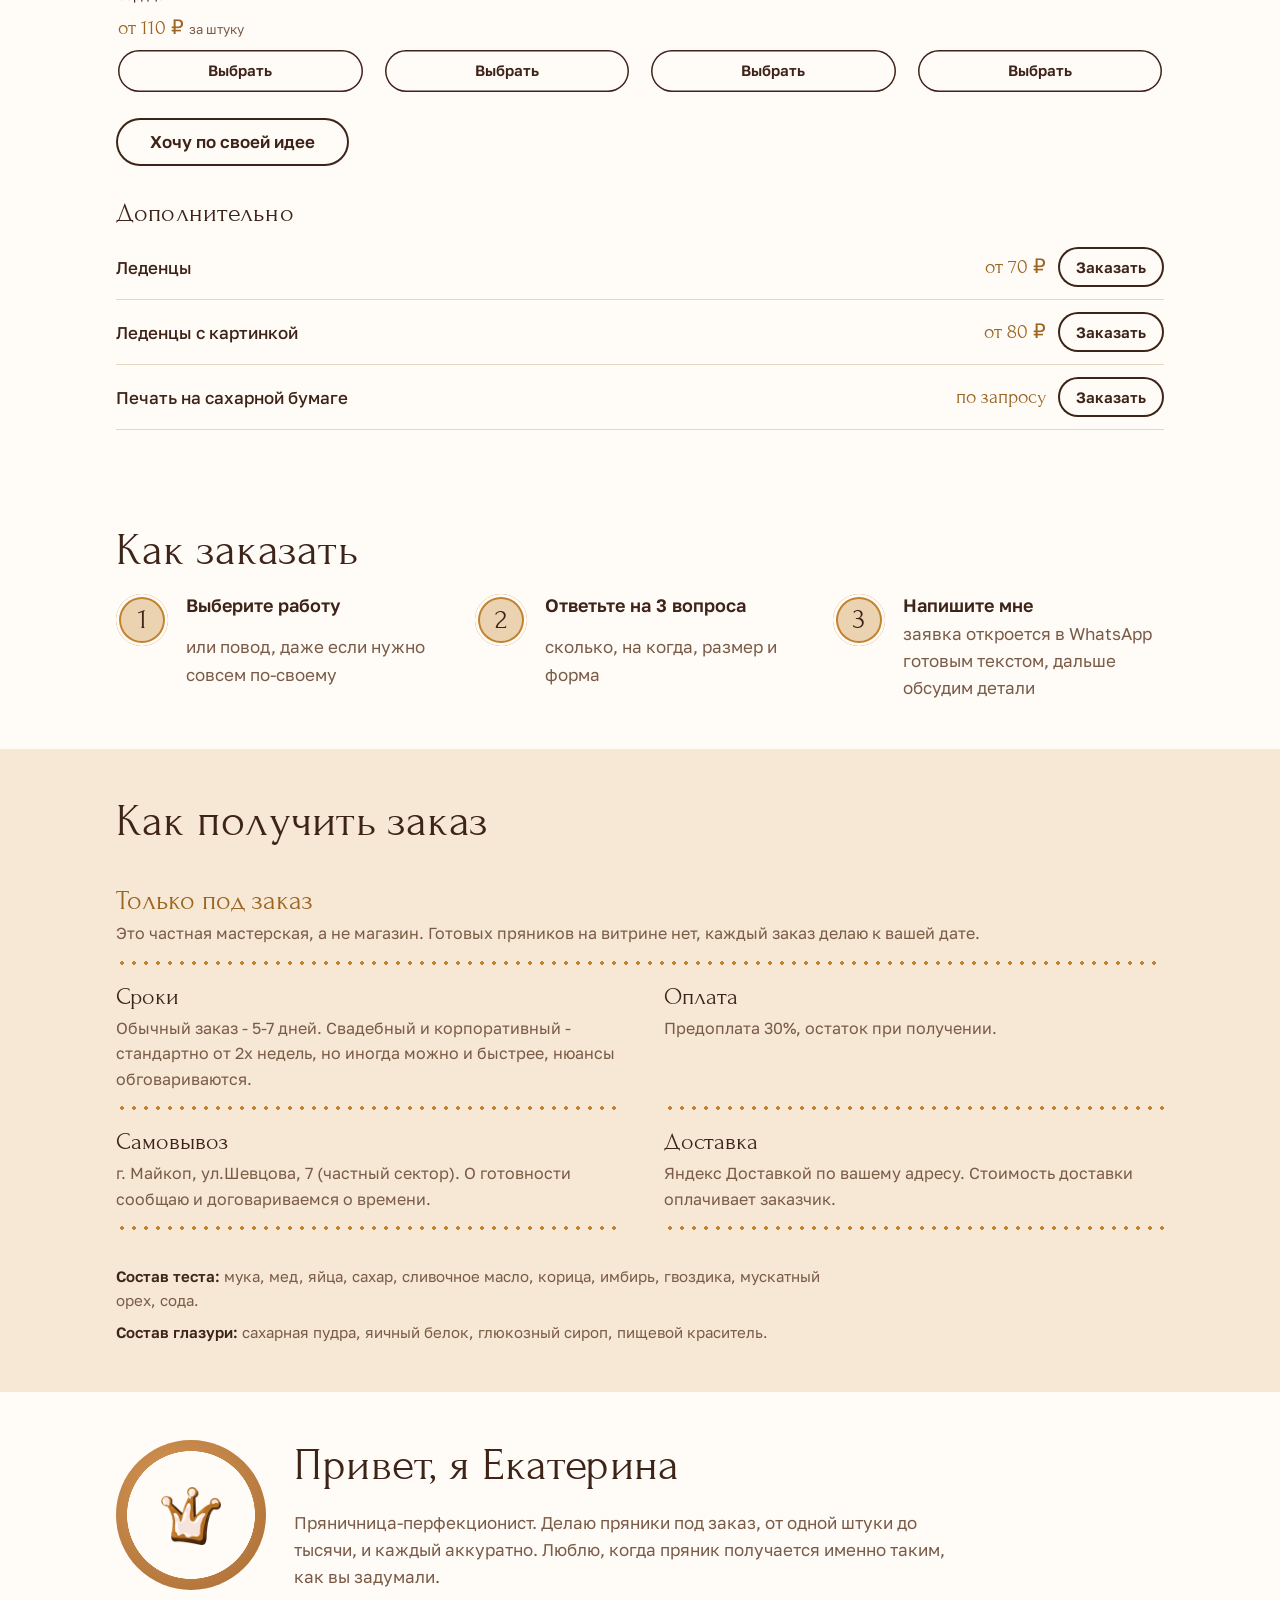
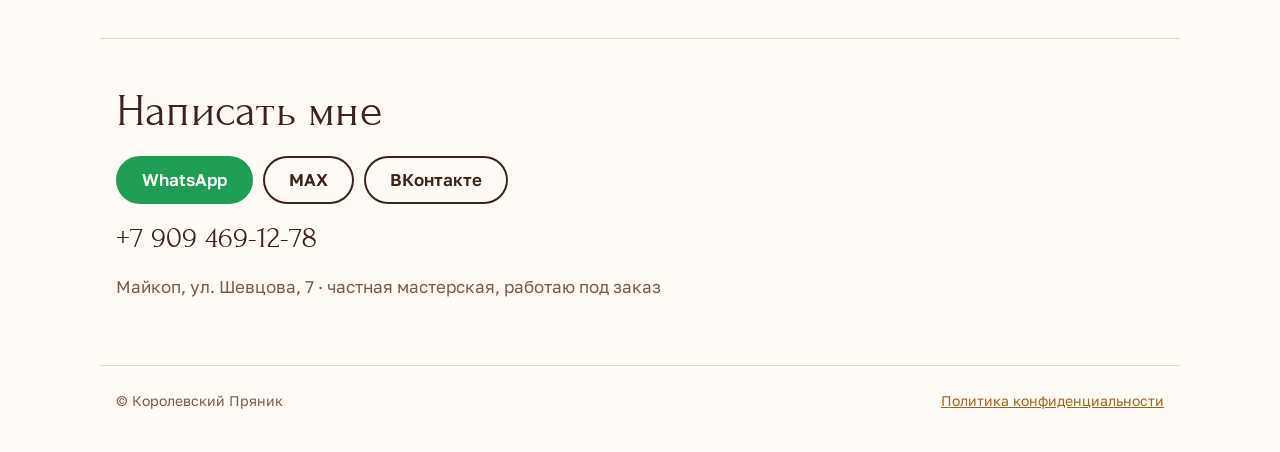
==== commit 0a239484: "Все категории на схеме товаров: форма, размер, упаковка, примерная сумма" ====
--- a/index.html
+++ b/index.html
@@ -12,7 +12,7 @@
 <link rel="preconnect" href="https://fonts.googleapis.com">
 <link rel="preconnect" href="https://fonts.gstatic.com" crossorigin>
 <link rel="stylesheet" href="https://fonts.googleapis.com/css2?family=Forum&family=Prata&family=Cormorant+Garamond:wght@500;600&family=Playfair+Display:wght@500&family=Kurale&family=Lobster&family=Golos+Text:wght@400;500;600&display=swap">
-<link rel="stylesheet" href="style.css?v=14">
+<link rel="stylesheet" href="style.css?v=15">
 </head>
 <body>
 <header class="top">
@@ -136,7 +136,7 @@
   <div><button class="btn btn-sm btn-ghost" data-cookie-no>Только необходимые</button><button class="btn btn-sm" data-cookie-yes>Разрешить</button></div>
 </div>
 
-<script src="data.js?v=12"></script>
-<script src="app.js?v=14"></script>
+<script src="data.js?v=15"></script>
+<script src="app.js?v=15"></script>
 </body>
 </html>
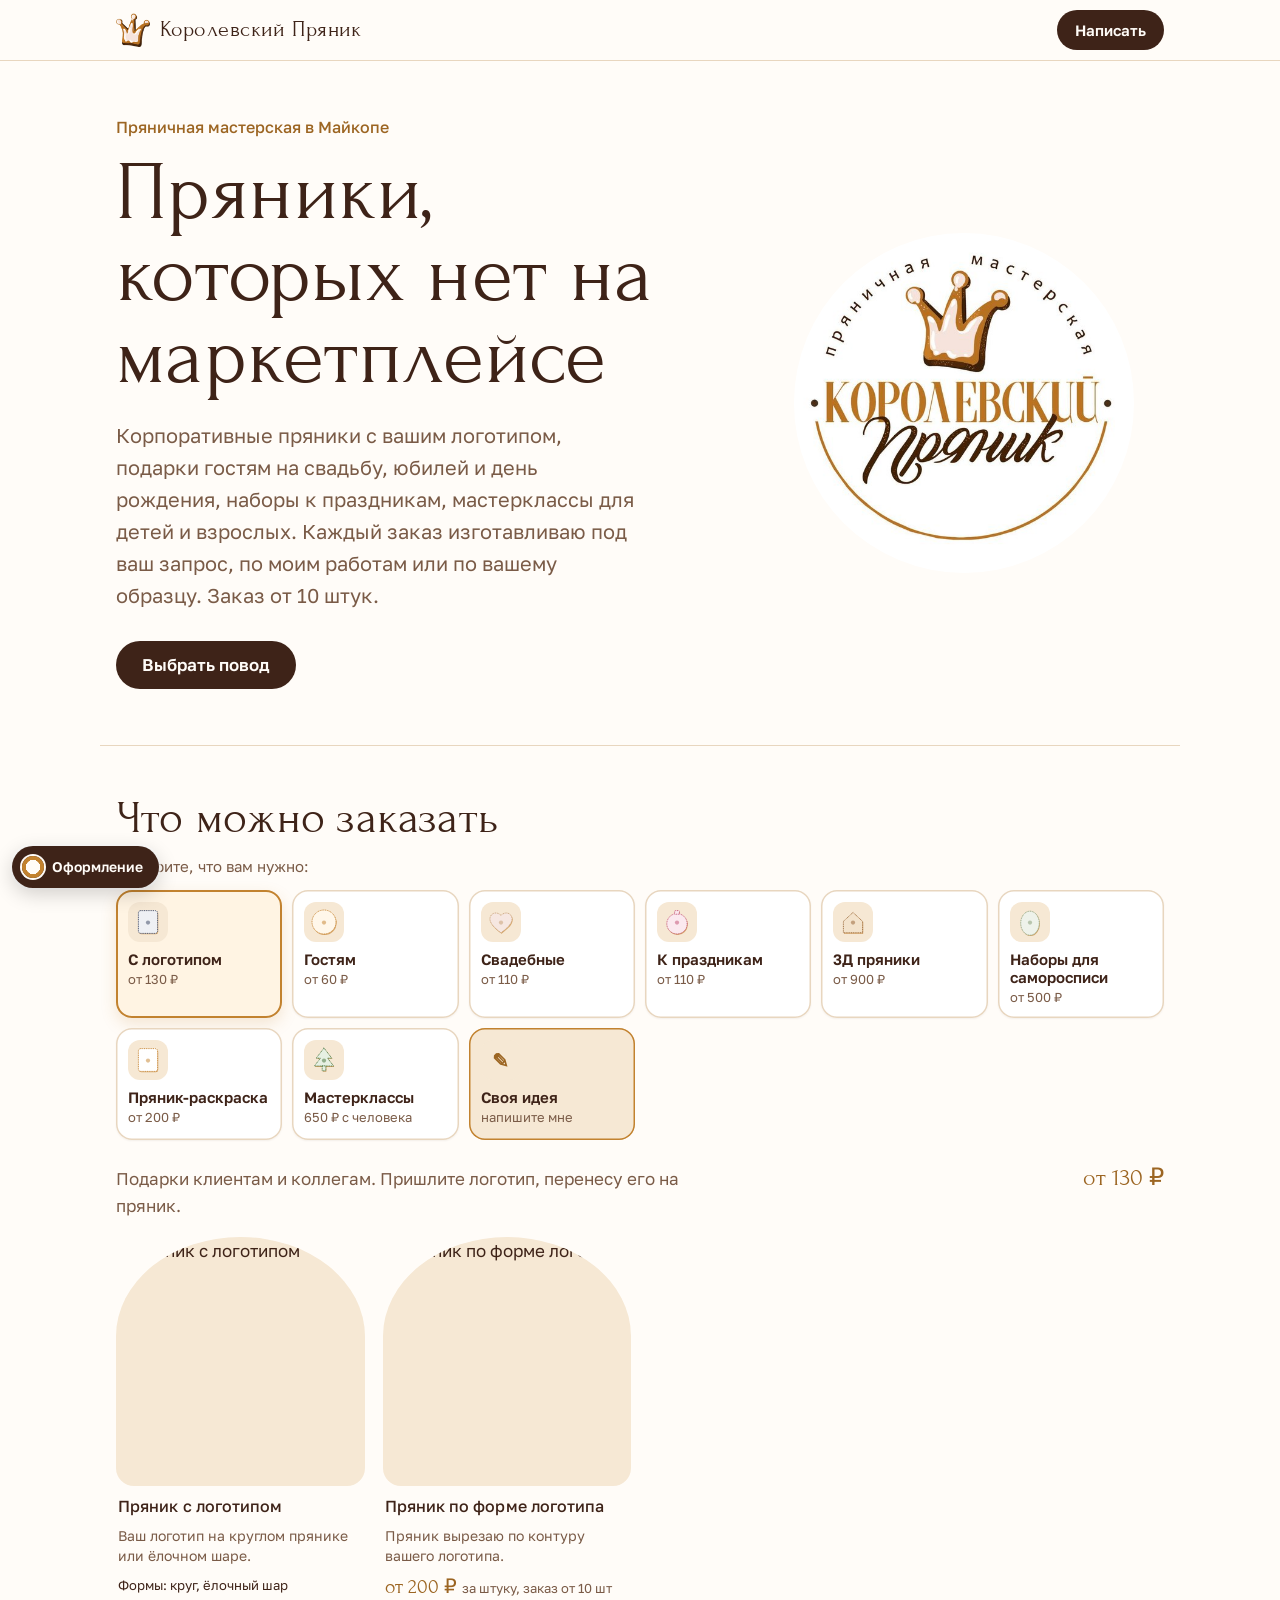
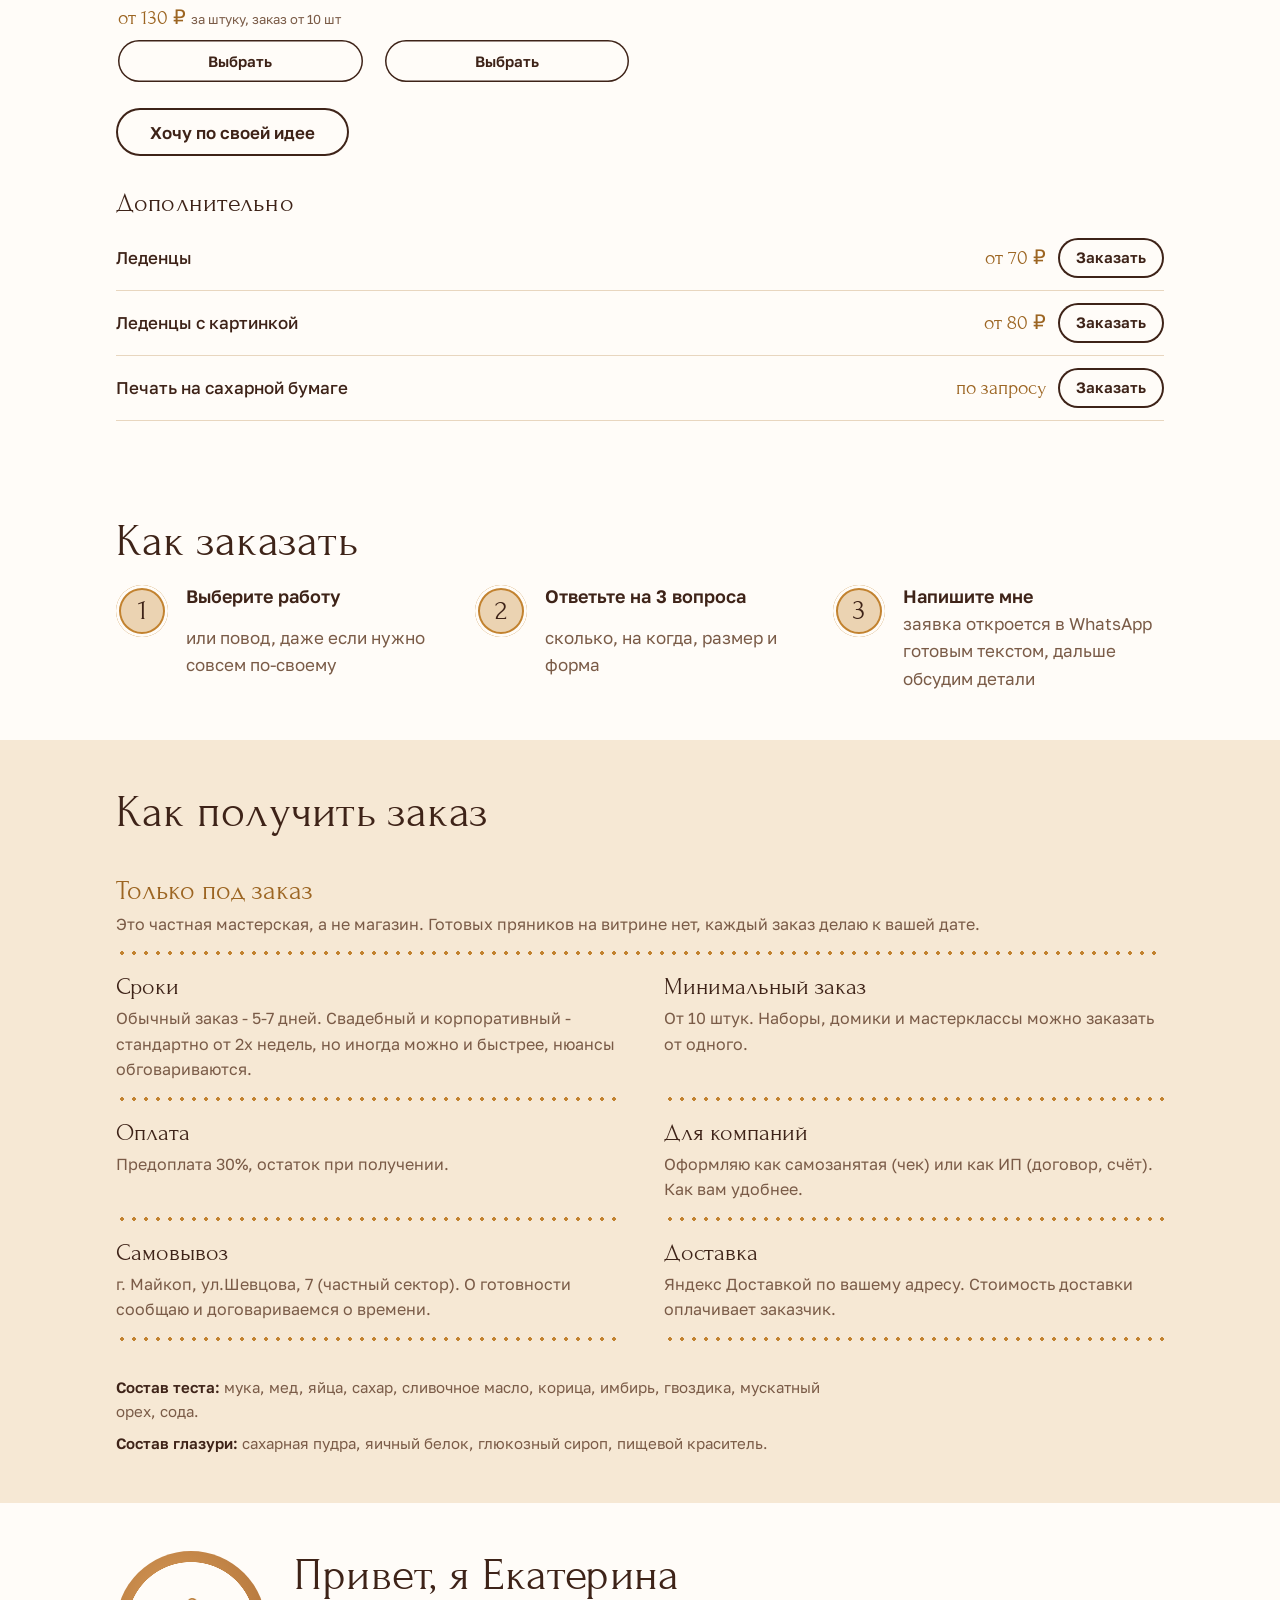
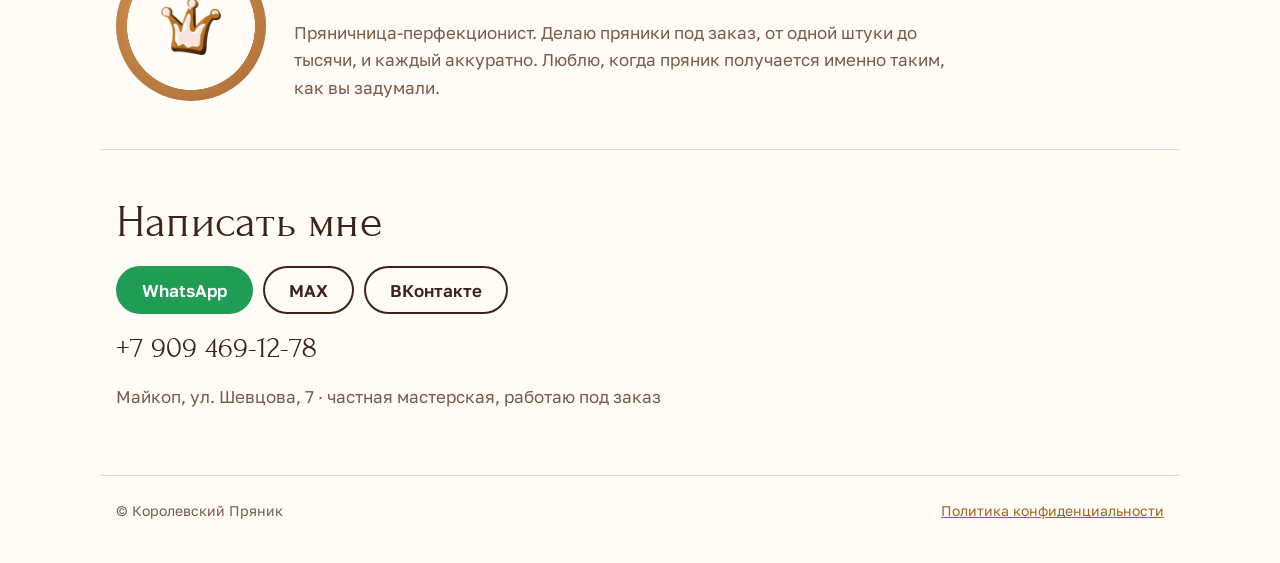
==== commit 8b27c94e: "Упор на корпоративные заказы: без «Для торта», заказ от 10 шт, условия для компаний" ====
--- a/index.html
+++ b/index.html
@@ -91,10 +91,10 @@
     <form data-form>
       <div class="cfg" data-config hidden></div>
       <fieldset data-design hidden>
-        <legend>Оформление</legend>
-        <label class="radio"><input type="radio" name="design" value="подберите иллюстрацию" checked><span>Подберите мне иллюстрацию<small>пришлю 5-7 вариантов в WhatsApp</small></span></label>
-        <label class="radio"><input type="radio" name="design" value="у меня свой образец или логотип"><span>У меня свой образец или логотип<small>прикрепите картинку в чате</small></span></label>
-        <label class="radio"><input type="radio" name="design" value="нарисуйте по моей идее"><span>Нарисуйте по моей идее<small>опишите идею ниже</small></span></label>
+        <legend>Рисунок</legend>
+        <label class="radio"><input type="radio" name="design" value="подберите готовую картинку и добавьте надпись" checked><span>Подберите готовую картинку<small>соберу простой макет: картинка и ваш текст</small></span></label>
+        <label class="radio"><input type="radio" name="design" value="у меня свой макет, картинка или логотип (пришлю в этом чате)"><span>У меня свой макет, картинка или логотип<small>пришлёте в чате</small></span></label>
+        <label class="radio"><input type="radio" name="design" value="только надпись, без картинки"><span>Только надпись<small>текст напишите ниже</small></span></label>
       </fieldset>
       <label>Сколько штук
         <input type="number" name="qty" min="1" inputmode="numeric" placeholder="например, 30">
@@ -136,7 +136,7 @@
   <div><button class="btn btn-sm btn-ghost" data-cookie-no>Только необходимые</button><button class="btn btn-sm" data-cookie-yes>Разрешить</button></div>
 </div>
 
-<script src="data.js?v=15"></script>
-<script src="app.js?v=15"></script>
+<script src="data.js?v=17"></script>
+<script src="app.js?v=17"></script>
 </body>
 </html>
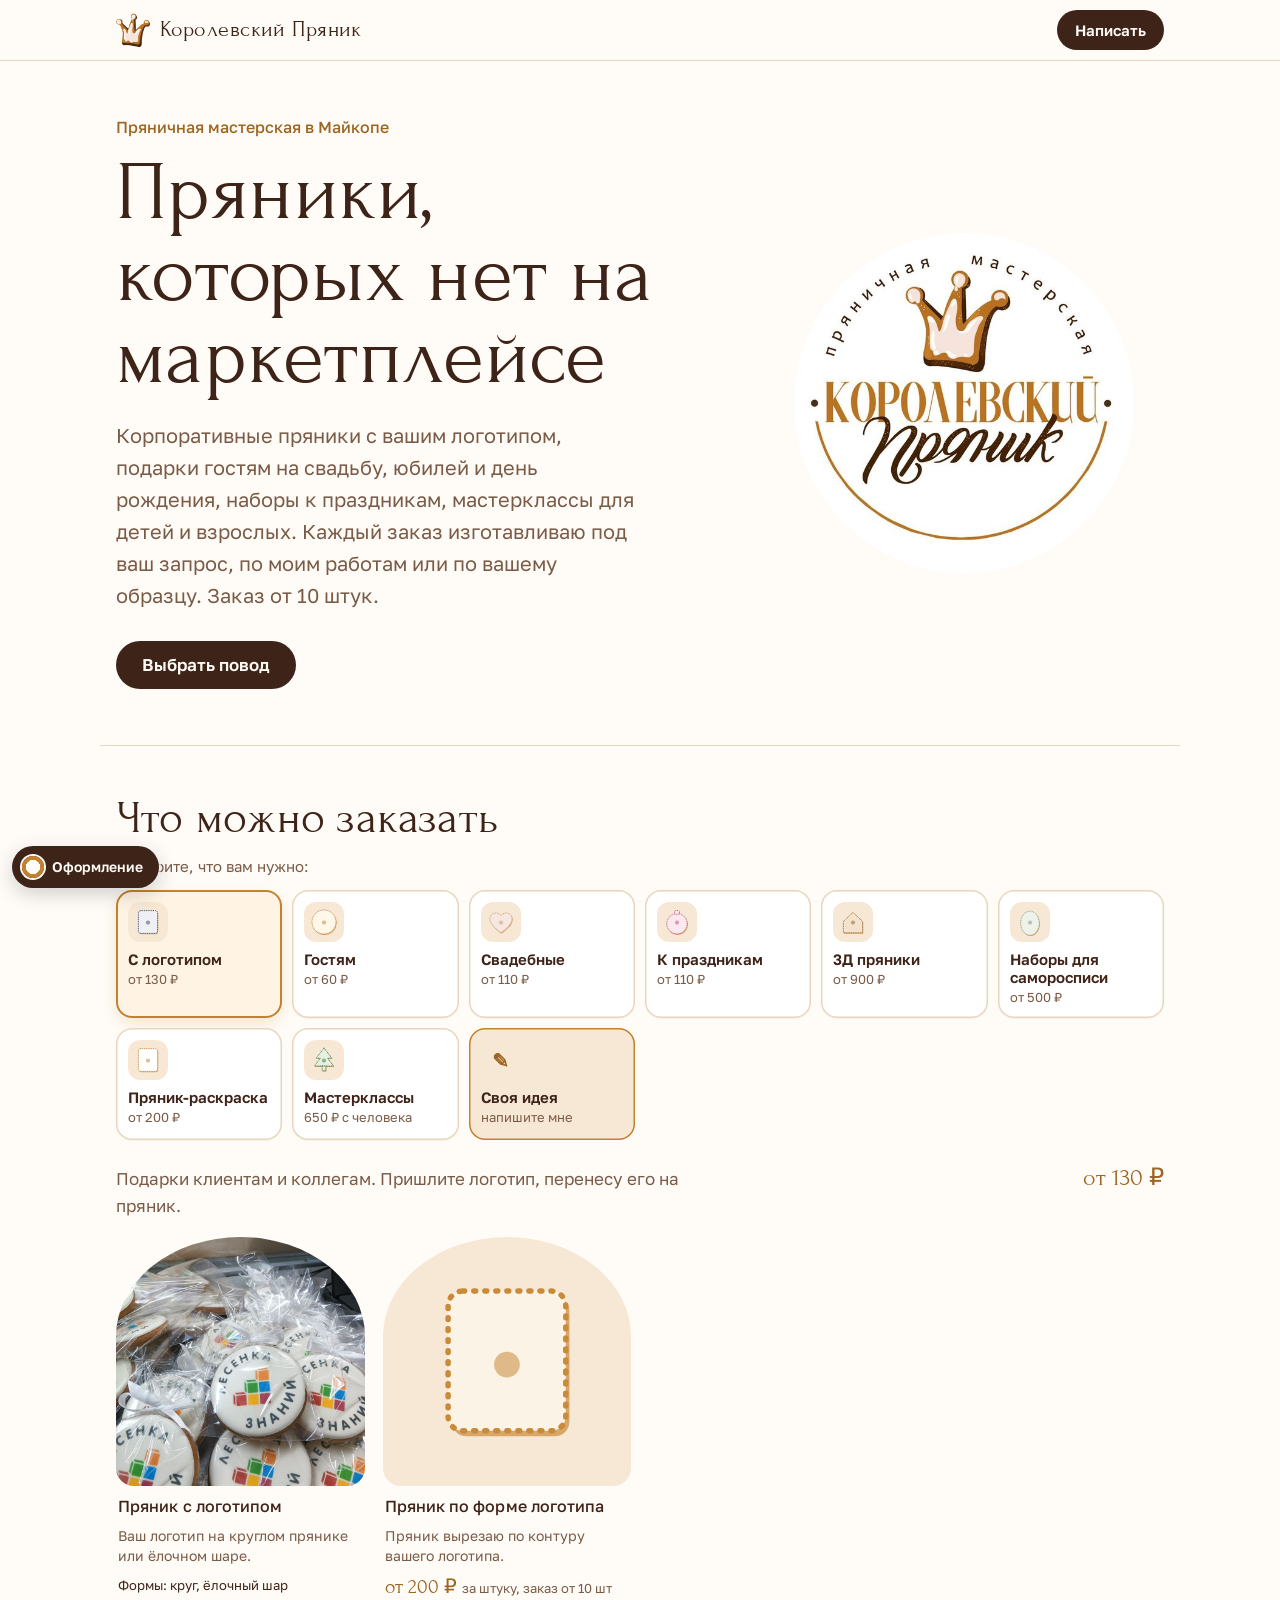
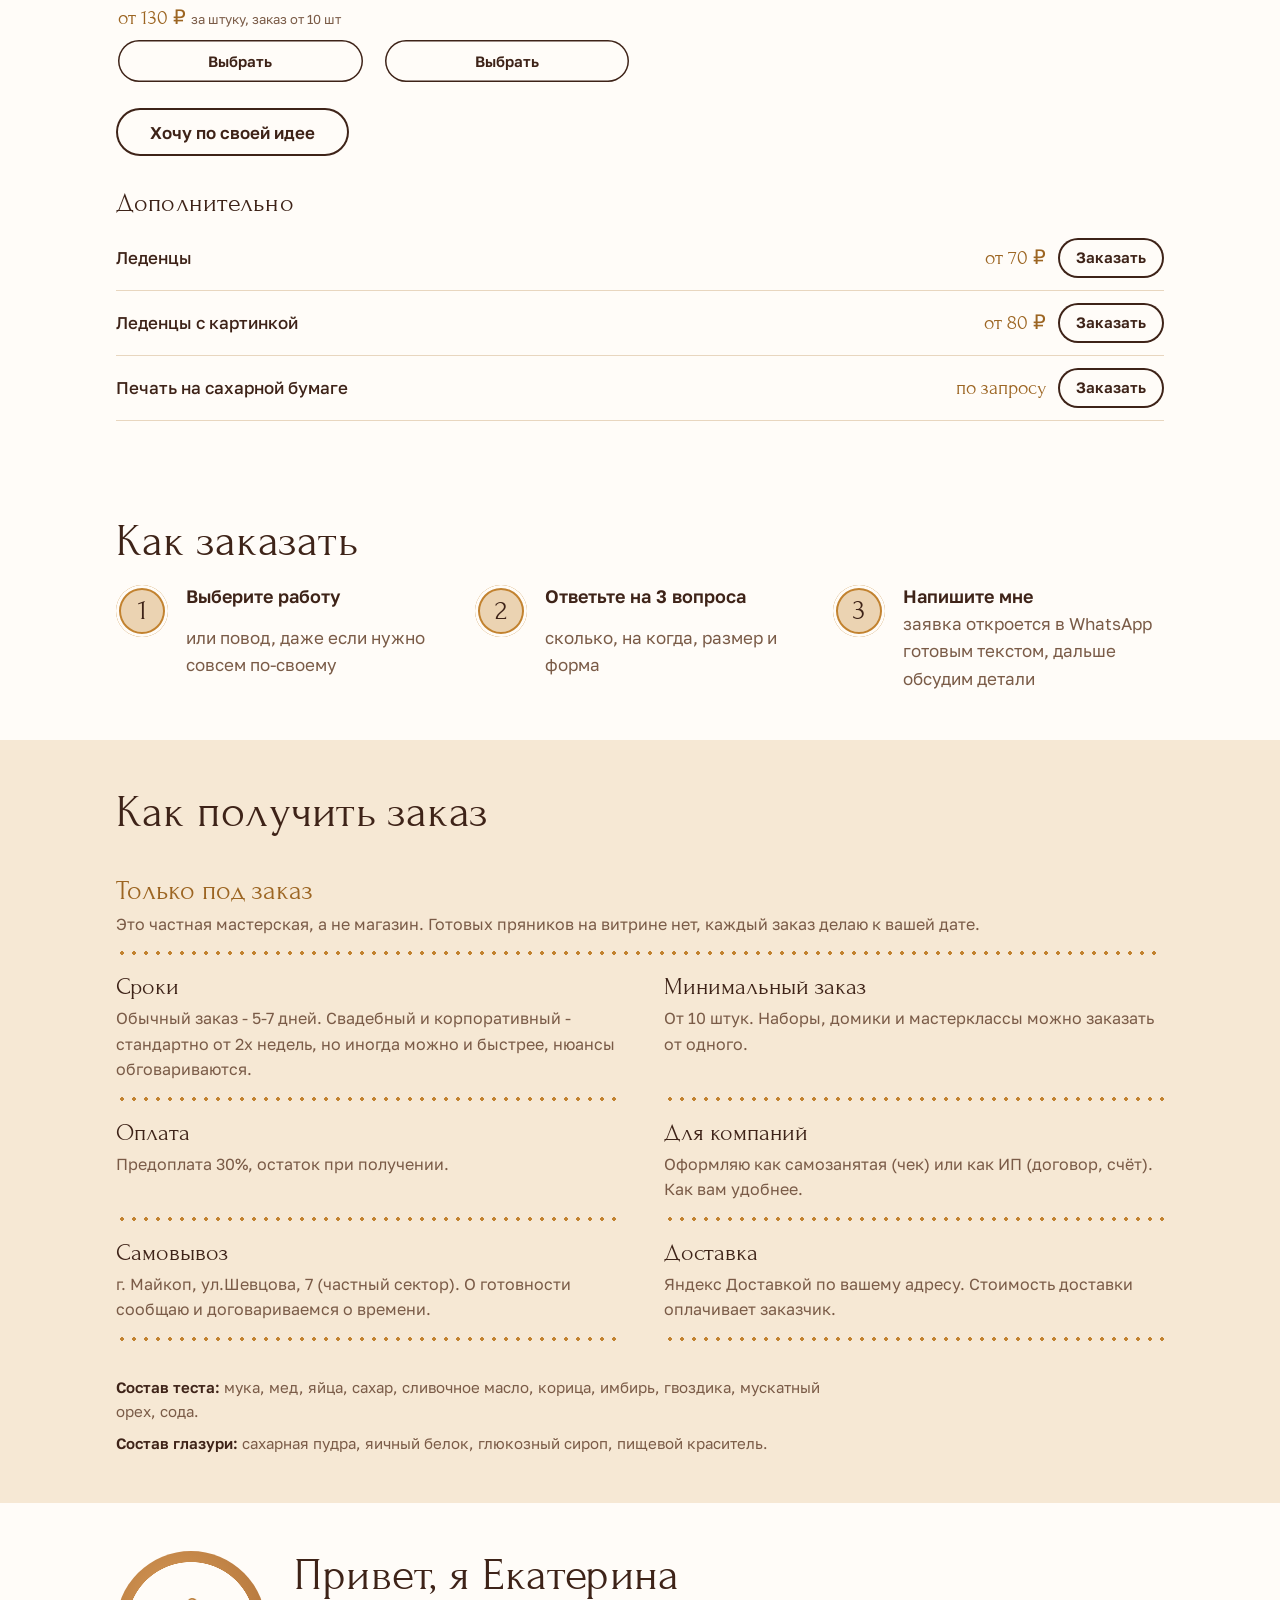
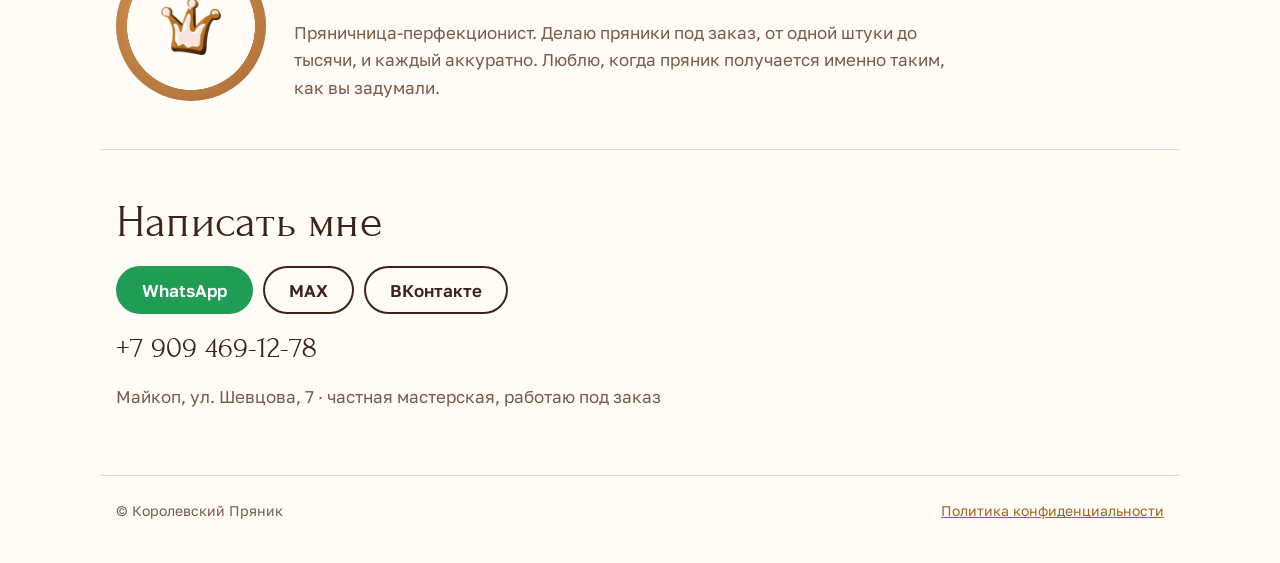
==== commit d1a3c143: "Фото Кати на сайте вместо стоковых" ====
--- a/index.html
+++ b/index.html
@@ -1,142 +1,142 @@
-<!doctype html>
-<html lang="ru">
-<head>
-<meta charset="utf-8">
-<meta name="viewport" content="width=device-width,initial-scale=1">
-<meta name="robots" content="noindex,nofollow">
-<title>Королевский Пряник - пряники на заказ в Майкопе</title>
-<meta name="description" content="Пряники ручной росписи на заказ в Майкопе: свадебные с датой, с логотипом, наборы к праздникам, домики и мастер-классы для детей.">
-<script>/* оформление ставим до отрисовки, чтобы не мигал классический вариант */
-try{var t=new URLSearchParams(location.search).get("theme")||localStorage.getItem("kp-theme");if(t&&t!=="classic")document.documentElement.dataset.theme=t;var f=new URLSearchParams(location.search).get("font")||localStorage.getItem("kp-font");if(f)document.documentElement.dataset.font=f}catch(e){}</script>
-<link rel="icon" type="image/png" href="img/favicon.png">
-<link rel="preconnect" href="https://fonts.googleapis.com">
-<link rel="preconnect" href="https://fonts.gstatic.com" crossorigin>
-<link rel="stylesheet" href="https://fonts.googleapis.com/css2?family=Forum&family=Prata&family=Cormorant+Garamond:wght@500;600&family=Playfair+Display:wght@500&family=Kurale&family=Lobster&family=Golos+Text:wght@400;500;600&display=swap">
-<link rel="stylesheet" href="style.css?v=15">
-</head>
-<body>
-<header class="top">
-  <a class="logo" href="#"><img class="crown" src="img/crown.png" alt="" width="34" height="33"><span data-brand></span></a>
-  <a class="btn btn-sm" data-wa-general href="#">Написать</a>
-</header>
-
-<main>
-  <section class="hero">
-    <div class="hero-text">
-      <p class="hero-note" data-hero="kicker"></p>
-      <h1 data-hero="title"></h1>
-      <p class="lead" data-hero="text"></p>
-      <a class="btn" href="#works" data-hero="cta"></a>
-    </div>
-    <div class="pryanik" role="img" aria-label="Логотип «Королевский Пряник», пряничная мастерская">
-      <img class="pryanik-logo" src="img/logo.jpg" alt="" width="560" height="560">
-    </div>
-  </section>
-
-  <section id="works" class="works">
-    <h2>Что можно заказать</h2>
-    <p class="cats-hint">Выберите, что вам нужно:</p>
-    <div class="chips" role="tablist" data-chips></div>
-    <div class="occasion-head">
-      <p class="occ-lead" data-occ-lead></p>
-      <span class="occ-from" data-occ-from></span>
-    </div>
-    <div class="grid" data-grid></div>
-    <button class="btn btn-ghost wide" data-own>Хочу по своей идее</button>
-    <div class="extras">
-      <h3>Дополнительно</h3>
-      <ul data-extras></ul>
-    </div>
-  </section>
-
-  <section class="steps">
-    <h2>Как заказать</h2>
-    <ol data-steps></ol>
-  </section>
-
-  <section class="terms">
-    <h2>Как получить заказ</h2>
-    <dl data-terms></dl>
-    <div class="ingredients" data-ingredients></div>
-  </section>
-
-  <section class="about">
-    <div class="about-photo" aria-hidden="true"><img src="img/crown.png" alt="" width="128" height="125"></div>
-    <div>
-      <h2 data-about="title"></h2>
-      <p data-about="text"></p>
-    </div>
-  </section>
-
-  <section class="contacts" id="contacts">
-    <h2>Написать мне</h2>
-    <div class="contact-btns" data-contacts></div>
-    <p class="contact-line"><a data-phone href="#"></a></p>
-    <p class="muted"><span data-address></span> · частная мастерская, работаю под заказ</p>
-  </section>
-</main>
-
-<footer class="foot">
-  <span>© <span data-brand></span></span>
-  <a href="politika.html">Политика конфиденциальности</a>
-</footer>
-
-<!-- Окно «Хочу похожее» -->
-<div class="modal" data-modal hidden>
-  <div class="sheet" role="dialog" aria-modal="true" aria-labelledby="m-title">
-    <button class="close" data-close aria-label="Закрыть">×</button>
-    <p class="kicker" data-m-occ></p>
-    <h3 id="m-title" data-m-title></h3>
-    <p class="m-sub" data-m-sub hidden></p>
-    <form data-form>
-      <div class="cfg" data-config hidden></div>
-      <fieldset data-design hidden>
-        <legend>Рисунок</legend>
-        <label class="radio"><input type="radio" name="design" value="подберите готовую картинку и добавьте надпись" checked><span>Подберите готовую картинку<small>соберу простой макет: картинка и ваш текст</small></span></label>
-        <label class="radio"><input type="radio" name="design" value="у меня свой макет, картинка или логотип (пришлю в этом чате)"><span>У меня свой макет, картинка или логотип<small>пришлёте в чате</small></span></label>
-        <label class="radio"><input type="radio" name="design" value="только надпись, без картинки"><span>Только надпись<small>текст напишите ниже</small></span></label>
-      </fieldset>
-      <label>Сколько штук
-        <input type="number" name="qty" min="1" inputmode="numeric" placeholder="например, 30">
-      </label>
-      <label>На когда
-        <input type="date" name="date">
-      </label>
-      <label data-size>Размер и форма
-        <input type="text" name="size" placeholder="например, сердце 7 см">
-      </label>
-      <label>Надпись или пожелания <span class="muted">(необязательно)</span>
-        <textarea name="note" rows="2" placeholder="дата, имена, цвета…"></textarea>
-      </label>
-      <div class="estimate" data-estimate hidden></div>
-      <button class="btn wide" type="submit" data-send-wa>Отправить в WhatsApp</button>
-      <div class="alt" data-alt></div>
-      <p class="muted small">Сайт ничего не сохраняет, заявка уходит сообщением из вашего мессенджера.</p>
-    </form>
-  </div>
-</div>
-
-<div class="toast" data-toast hidden></div>
-
-<!-- Демо: переключатель вариантов оформления -->
-<div class="themer" data-themer>
-  <button class="themer-btn" type="button" data-themer-toggle aria-expanded="false" aria-controls="themer-panel">
-    <span class="themer-dot" aria-hidden="true"></span><span data-themer-label>Оформление</span>
-  </button>
-  <div class="themer-panel" id="themer-panel" data-themer-panel hidden>
-    <p>Цвет</p>
-    <div class="themer-list" role="radiogroup" aria-label="Цвет сайта" data-themer-list></div>
-    <p class="themer-sub">Шрифт заголовков</p>
-    <div class="font-list" role="radiogroup" aria-label="Шрифт заголовков" data-font-list></div>
-  </div>
-</div>
-
-<div class="cookie" data-cookie hidden>
-  <p>Сайт использует cookie для статистики посещений. <a href="politika.html">Подробнее</a></p>
-  <div><button class="btn btn-sm btn-ghost" data-cookie-no>Только необходимые</button><button class="btn btn-sm" data-cookie-yes>Разрешить</button></div>
-</div>
-
-<script src="data.js?v=17"></script>
-<script src="app.js?v=17"></script>
-</body>
-</html>
+<!doctype html>
+<html lang="ru">
+<head>
+<meta charset="utf-8">
+<meta name="viewport" content="width=device-width,initial-scale=1">
+<meta name="robots" content="noindex,nofollow">
+<title>Королевский Пряник - пряники на заказ в Майкопе</title>
+<meta name="description" content="Пряники ручной росписи на заказ в Майкопе: свадебные с датой, с логотипом, наборы к праздникам, домики и мастер-классы для детей.">
+<script>/* оформление ставим до отрисовки, чтобы не мигал классический вариант */
+try{var t=new URLSearchParams(location.search).get("theme")||localStorage.getItem("kp-theme");if(t&&t!=="classic")document.documentElement.dataset.theme=t;var f=new URLSearchParams(location.search).get("font")||localStorage.getItem("kp-font");if(f)document.documentElement.dataset.font=f}catch(e){}</script>
+<link rel="icon" type="image/png" href="img/favicon.png">
+<link rel="preconnect" href="https://fonts.googleapis.com">
+<link rel="preconnect" href="https://fonts.gstatic.com" crossorigin>
+<link rel="stylesheet" href="https://fonts.googleapis.com/css2?family=Forum&family=Prata&family=Cormorant+Garamond:wght@500;600&family=Playfair+Display:wght@500&family=Kurale&family=Lobster&family=Golos+Text:wght@400;500;600&display=swap">
+<link rel="stylesheet" href="style.css?v=15">
+</head>
+<body>
+<header class="top">
+  <a class="logo" href="#"><img class="crown" src="img/crown.png" alt="" width="34" height="33"><span data-brand></span></a>
+  <a class="btn btn-sm" data-wa-general href="#">Написать</a>
+</header>
+
+<main>
+  <section class="hero">
+    <div class="hero-text">
+      <p class="hero-note" data-hero="kicker"></p>
+      <h1 data-hero="title"></h1>
+      <p class="lead" data-hero="text"></p>
+      <a class="btn" href="#works" data-hero="cta"></a>
+    </div>
+    <div class="pryanik" role="img" aria-label="Логотип «Королевский Пряник», пряничная мастерская">
+      <img class="pryanik-logo" src="img/logo.jpg" alt="" width="560" height="560">
+    </div>
+  </section>
+
+  <section id="works" class="works">
+    <h2>Что можно заказать</h2>
+    <p class="cats-hint">Выберите, что вам нужно:</p>
+    <div class="chips" role="tablist" data-chips></div>
+    <div class="occasion-head">
+      <p class="occ-lead" data-occ-lead></p>
+      <span class="occ-from" data-occ-from></span>
+    </div>
+    <div class="grid" data-grid></div>
+    <button class="btn btn-ghost wide" data-own>Хочу по своей идее</button>
+    <div class="extras">
+      <h3>Дополнительно</h3>
+      <ul data-extras></ul>
+    </div>
+  </section>
+
+  <section class="steps">
+    <h2>Как заказать</h2>
+    <ol data-steps></ol>
+  </section>
+
+  <section class="terms">
+    <h2>Как получить заказ</h2>
+    <dl data-terms></dl>
+    <div class="ingredients" data-ingredients></div>
+  </section>
+
+  <section class="about">
+    <div class="about-photo" aria-hidden="true"><img src="img/crown.png" alt="" width="128" height="125"></div>
+    <div>
+      <h2 data-about="title"></h2>
+      <p data-about="text"></p>
+    </div>
+  </section>
+
+  <section class="contacts" id="contacts">
+    <h2>Написать мне</h2>
+    <div class="contact-btns" data-contacts></div>
+    <p class="contact-line"><a data-phone href="#"></a></p>
+    <p class="muted"><span data-address></span> · частная мастерская, работаю под заказ</p>
+  </section>
+</main>
+
+<footer class="foot">
+  <span>© <span data-brand></span></span>
+  <a href="politika.html">Политика конфиденциальности</a>
+</footer>
+
+<!-- Окно «Хочу похожее» -->
+<div class="modal" data-modal hidden>
+  <div class="sheet" role="dialog" aria-modal="true" aria-labelledby="m-title">
+    <button class="close" data-close aria-label="Закрыть">×</button>
+    <p class="kicker" data-m-occ></p>
+    <h3 id="m-title" data-m-title></h3>
+    <p class="m-sub" data-m-sub hidden></p>
+    <form data-form>
+      <div class="cfg" data-config hidden></div>
+      <fieldset data-design hidden>
+        <legend>Рисунок</legend>
+        <label class="radio"><input type="radio" name="design" value="подберите готовую картинку и добавьте надпись" checked><span>Подберите готовую картинку<small>соберу простой макет: картинка и ваш текст</small></span></label>
+        <label class="radio"><input type="radio" name="design" value="у меня свой макет, картинка или логотип (пришлю в этом чате)"><span>У меня свой макет, картинка или логотип<small>пришлёте в чате</small></span></label>
+        <label class="radio"><input type="radio" name="design" value="только надпись, без картинки"><span>Только надпись<small>текст напишите ниже</small></span></label>
+      </fieldset>
+      <label>Сколько штук
+        <input type="number" name="qty" min="1" inputmode="numeric" placeholder="например, 30">
+      </label>
+      <label>На когда
+        <input type="date" name="date">
+      </label>
+      <label data-size>Размер и форма
+        <input type="text" name="size" placeholder="например, сердце 7 см">
+      </label>
+      <label>Надпись или пожелания <span class="muted">(необязательно)</span>
+        <textarea name="note" rows="2" placeholder="дата, имена, цвета…"></textarea>
+      </label>
+      <div class="estimate" data-estimate hidden></div>
+      <button class="btn wide" type="submit" data-send-wa>Отправить в WhatsApp</button>
+      <div class="alt" data-alt></div>
+      <p class="muted small">Сайт ничего не сохраняет, заявка уходит сообщением из вашего мессенджера.</p>
+    </form>
+  </div>
+</div>
+
+<div class="toast" data-toast hidden></div>
+
+<!-- Демо: переключатель вариантов оформления -->
+<div class="themer" data-themer>
+  <button class="themer-btn" type="button" data-themer-toggle aria-expanded="false" aria-controls="themer-panel">
+    <span class="themer-dot" aria-hidden="true"></span><span data-themer-label>Оформление</span>
+  </button>
+  <div class="themer-panel" id="themer-panel" data-themer-panel hidden>
+    <p>Цвет</p>
+    <div class="themer-list" role="radiogroup" aria-label="Цвет сайта" data-themer-list></div>
+    <p class="themer-sub">Шрифт заголовков</p>
+    <div class="font-list" role="radiogroup" aria-label="Шрифт заголовков" data-font-list></div>
+  </div>
+</div>
+
+<div class="cookie" data-cookie hidden>
+  <p>Сайт использует cookie для статистики посещений. <a href="politika.html">Подробнее</a></p>
+  <div><button class="btn btn-sm btn-ghost" data-cookie-no>Только необходимые</button><button class="btn btn-sm" data-cookie-yes>Разрешить</button></div>
+</div>
+
+<script src="data.js?v=18"></script>
+<script src="app.js?v=17"></script>
+</body>
+</html>
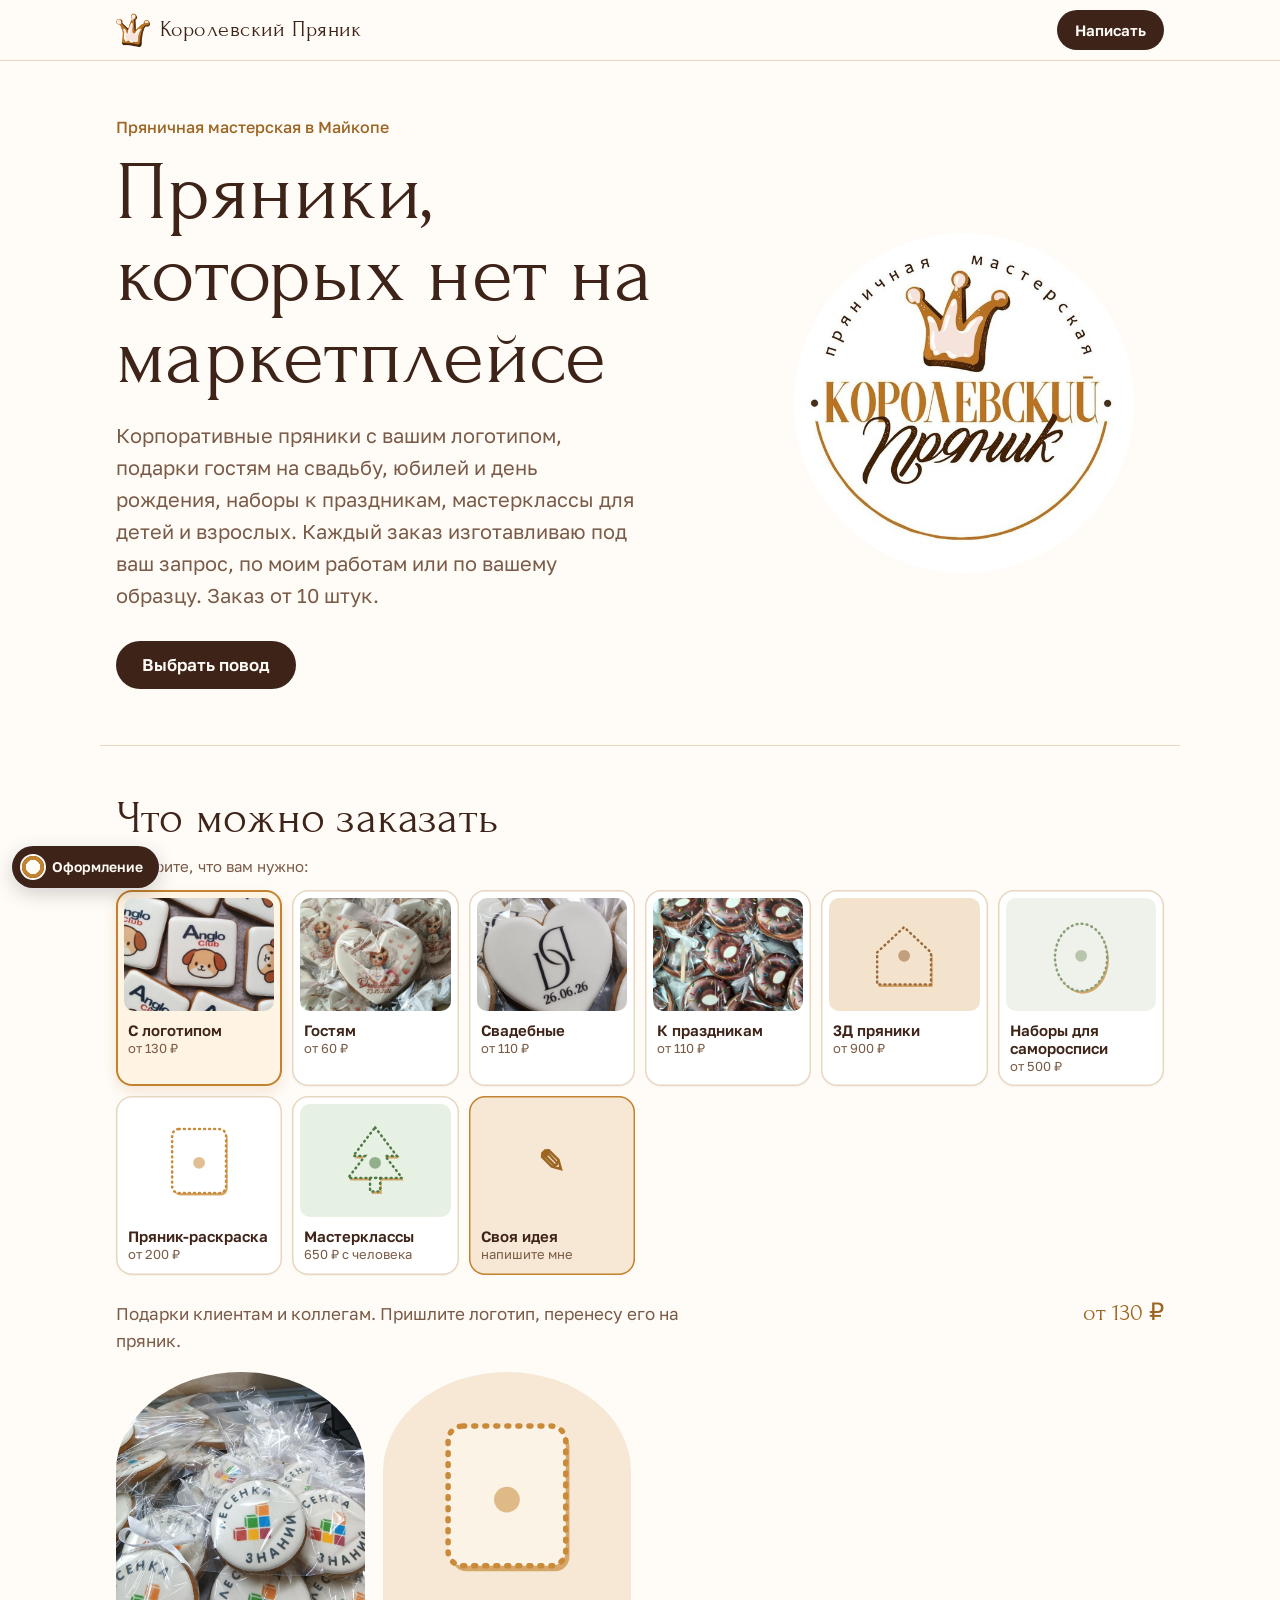
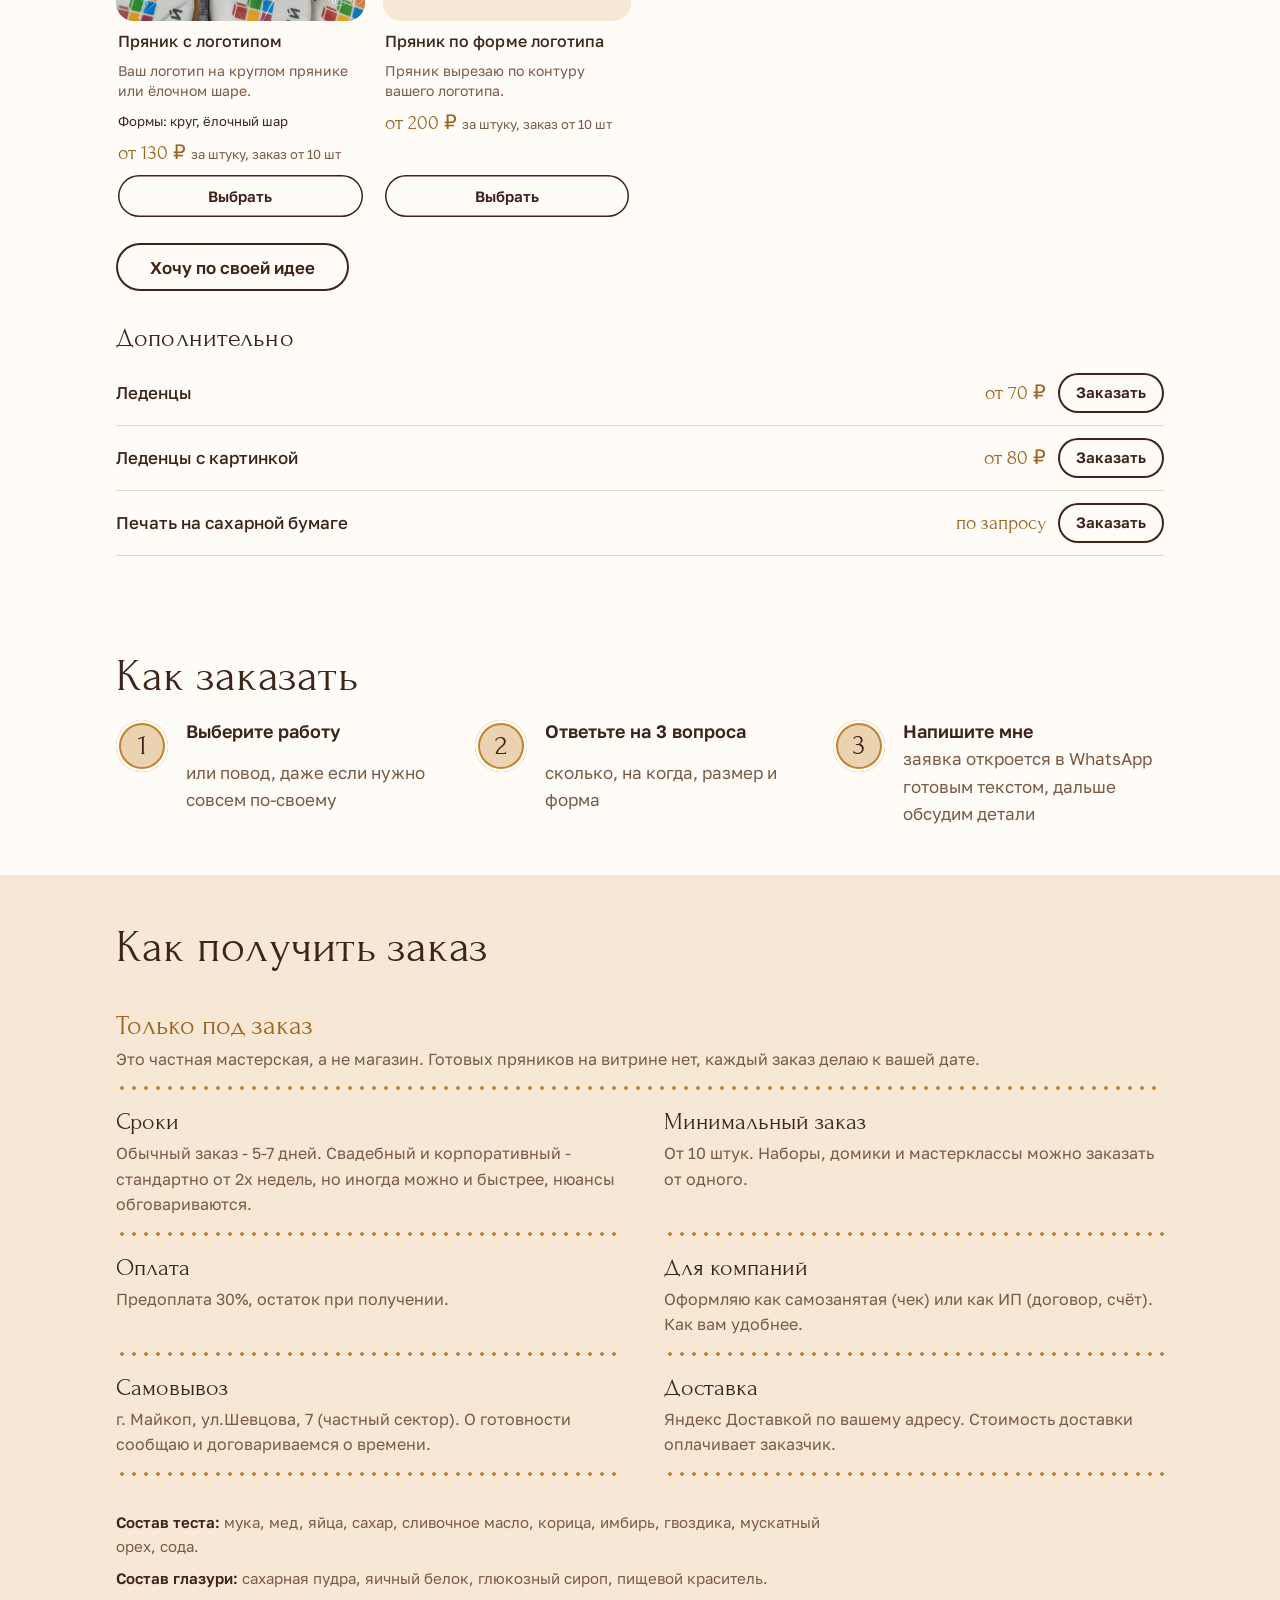
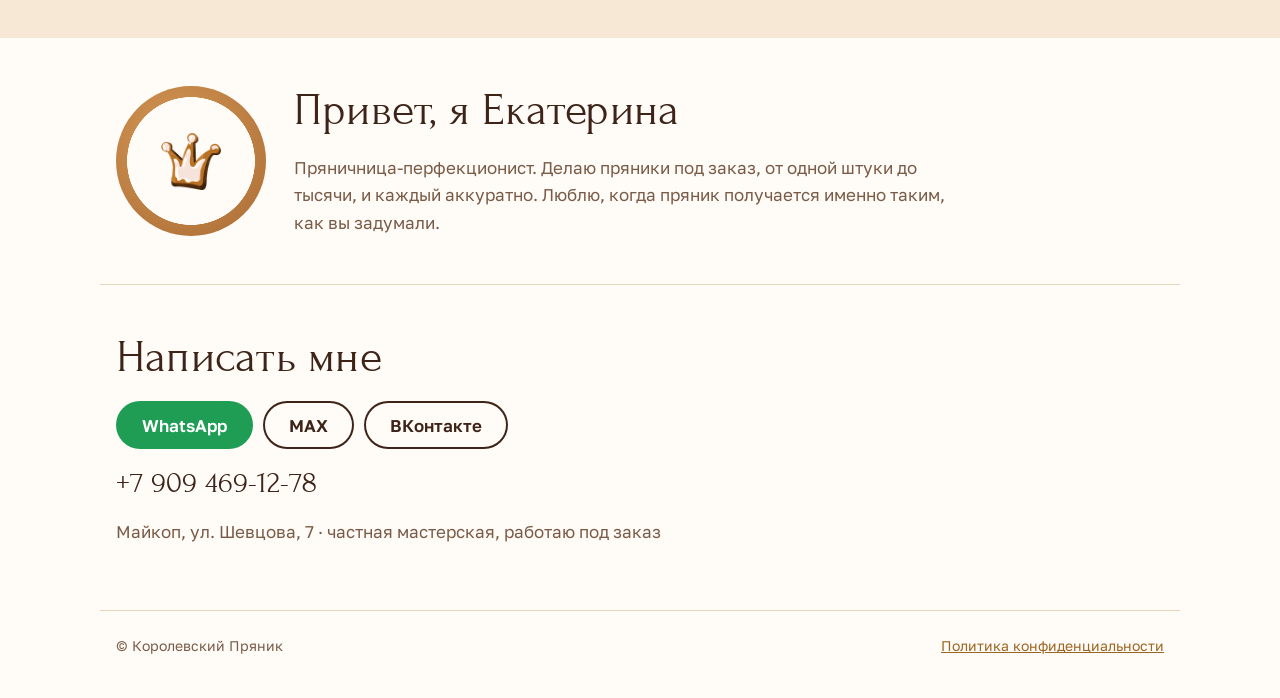
==== commit 9b4e17e5: "Превью фото в плитках категорий" ====
--- a/index.html
+++ b/index.html
@@ -1,142 +1,142 @@
-<!doctype html>
-<html lang="ru">
-<head>
-<meta charset="utf-8">
-<meta name="viewport" content="width=device-width,initial-scale=1">
-<meta name="robots" content="noindex,nofollow">
-<title>Королевский Пряник - пряники на заказ в Майкопе</title>
-<meta name="description" content="Пряники ручной росписи на заказ в Майкопе: свадебные с датой, с логотипом, наборы к праздникам, домики и мастер-классы для детей.">
-<script>/* оформление ставим до отрисовки, чтобы не мигал классический вариант */
-try{var t=new URLSearchParams(location.search).get("theme")||localStorage.getItem("kp-theme");if(t&&t!=="classic")document.documentElement.dataset.theme=t;var f=new URLSearchParams(location.search).get("font")||localStorage.getItem("kp-font");if(f)document.documentElement.dataset.font=f}catch(e){}</script>
-<link rel="icon" type="image/png" href="img/favicon.png">
-<link rel="preconnect" href="https://fonts.googleapis.com">
-<link rel="preconnect" href="https://fonts.gstatic.com" crossorigin>
-<link rel="stylesheet" href="https://fonts.googleapis.com/css2?family=Forum&family=Prata&family=Cormorant+Garamond:wght@500;600&family=Playfair+Display:wght@500&family=Kurale&family=Lobster&family=Golos+Text:wght@400;500;600&display=swap">
-<link rel="stylesheet" href="style.css?v=15">
-</head>
-<body>
-<header class="top">
-  <a class="logo" href="#"><img class="crown" src="img/crown.png" alt="" width="34" height="33"><span data-brand></span></a>
-  <a class="btn btn-sm" data-wa-general href="#">Написать</a>
-</header>
-
-<main>
-  <section class="hero">
-    <div class="hero-text">
-      <p class="hero-note" data-hero="kicker"></p>
-      <h1 data-hero="title"></h1>
-      <p class="lead" data-hero="text"></p>
-      <a class="btn" href="#works" data-hero="cta"></a>
-    </div>
-    <div class="pryanik" role="img" aria-label="Логотип «Королевский Пряник», пряничная мастерская">
-      <img class="pryanik-logo" src="img/logo.jpg" alt="" width="560" height="560">
-    </div>
-  </section>
-
-  <section id="works" class="works">
-    <h2>Что можно заказать</h2>
-    <p class="cats-hint">Выберите, что вам нужно:</p>
-    <div class="chips" role="tablist" data-chips></div>
-    <div class="occasion-head">
-      <p class="occ-lead" data-occ-lead></p>
-      <span class="occ-from" data-occ-from></span>
-    </div>
-    <div class="grid" data-grid></div>
-    <button class="btn btn-ghost wide" data-own>Хочу по своей идее</button>
-    <div class="extras">
-      <h3>Дополнительно</h3>
-      <ul data-extras></ul>
-    </div>
-  </section>
-
-  <section class="steps">
-    <h2>Как заказать</h2>
-    <ol data-steps></ol>
-  </section>
-
-  <section class="terms">
-    <h2>Как получить заказ</h2>
-    <dl data-terms></dl>
-    <div class="ingredients" data-ingredients></div>
-  </section>
-
-  <section class="about">
-    <div class="about-photo" aria-hidden="true"><img src="img/crown.png" alt="" width="128" height="125"></div>
-    <div>
-      <h2 data-about="title"></h2>
-      <p data-about="text"></p>
-    </div>
-  </section>
-
-  <section class="contacts" id="contacts">
-    <h2>Написать мне</h2>
-    <div class="contact-btns" data-contacts></div>
-    <p class="contact-line"><a data-phone href="#"></a></p>
-    <p class="muted"><span data-address></span> · частная мастерская, работаю под заказ</p>
-  </section>
-</main>
-
-<footer class="foot">
-  <span>© <span data-brand></span></span>
-  <a href="politika.html">Политика конфиденциальности</a>
-</footer>
-
-<!-- Окно «Хочу похожее» -->
-<div class="modal" data-modal hidden>
-  <div class="sheet" role="dialog" aria-modal="true" aria-labelledby="m-title">
-    <button class="close" data-close aria-label="Закрыть">×</button>
-    <p class="kicker" data-m-occ></p>
-    <h3 id="m-title" data-m-title></h3>
-    <p class="m-sub" data-m-sub hidden></p>
-    <form data-form>
-      <div class="cfg" data-config hidden></div>
-      <fieldset data-design hidden>
-        <legend>Рисунок</legend>
-        <label class="radio"><input type="radio" name="design" value="подберите готовую картинку и добавьте надпись" checked><span>Подберите готовую картинку<small>соберу простой макет: картинка и ваш текст</small></span></label>
-        <label class="radio"><input type="radio" name="design" value="у меня свой макет, картинка или логотип (пришлю в этом чате)"><span>У меня свой макет, картинка или логотип<small>пришлёте в чате</small></span></label>
-        <label class="radio"><input type="radio" name="design" value="только надпись, без картинки"><span>Только надпись<small>текст напишите ниже</small></span></label>
-      </fieldset>
-      <label>Сколько штук
-        <input type="number" name="qty" min="1" inputmode="numeric" placeholder="например, 30">
-      </label>
-      <label>На когда
-        <input type="date" name="date">
-      </label>
-      <label data-size>Размер и форма
-        <input type="text" name="size" placeholder="например, сердце 7 см">
-      </label>
-      <label>Надпись или пожелания <span class="muted">(необязательно)</span>
-        <textarea name="note" rows="2" placeholder="дата, имена, цвета…"></textarea>
-      </label>
-      <div class="estimate" data-estimate hidden></div>
-      <button class="btn wide" type="submit" data-send-wa>Отправить в WhatsApp</button>
-      <div class="alt" data-alt></div>
-      <p class="muted small">Сайт ничего не сохраняет, заявка уходит сообщением из вашего мессенджера.</p>
-    </form>
-  </div>
-</div>
-
-<div class="toast" data-toast hidden></div>
-
-<!-- Демо: переключатель вариантов оформления -->
-<div class="themer" data-themer>
-  <button class="themer-btn" type="button" data-themer-toggle aria-expanded="false" aria-controls="themer-panel">
-    <span class="themer-dot" aria-hidden="true"></span><span data-themer-label>Оформление</span>
-  </button>
-  <div class="themer-panel" id="themer-panel" data-themer-panel hidden>
-    <p>Цвет</p>
-    <div class="themer-list" role="radiogroup" aria-label="Цвет сайта" data-themer-list></div>
-    <p class="themer-sub">Шрифт заголовков</p>
-    <div class="font-list" role="radiogroup" aria-label="Шрифт заголовков" data-font-list></div>
-  </div>
-</div>
-
-<div class="cookie" data-cookie hidden>
-  <p>Сайт использует cookie для статистики посещений. <a href="politika.html">Подробнее</a></p>
-  <div><button class="btn btn-sm btn-ghost" data-cookie-no>Только необходимые</button><button class="btn btn-sm" data-cookie-yes>Разрешить</button></div>
-</div>
-
-<script src="data.js?v=18"></script>
-<script src="app.js?v=17"></script>
-</body>
-</html>
+<!doctype html>
+<html lang="ru">
+<head>
+<meta charset="utf-8">
+<meta name="viewport" content="width=device-width,initial-scale=1">
+<meta name="robots" content="noindex,nofollow">
+<title>Королевский Пряник - пряники на заказ в Майкопе</title>
+<meta name="description" content="Пряники ручной росписи на заказ в Майкопе: свадебные с датой, с логотипом, наборы к праздникам, домики и мастер-классы для детей.">
+<script>/* оформление ставим до отрисовки, чтобы не мигал классический вариант */
+try{var t=new URLSearchParams(location.search).get("theme")||localStorage.getItem("kp-theme");if(t&&t!=="classic")document.documentElement.dataset.theme=t;var f=new URLSearchParams(location.search).get("font")||localStorage.getItem("kp-font");if(f)document.documentElement.dataset.font=f}catch(e){}</script>
+<link rel="icon" type="image/png" href="img/favicon.png">
+<link rel="preconnect" href="https://fonts.googleapis.com">
+<link rel="preconnect" href="https://fonts.gstatic.com" crossorigin>
+<link rel="stylesheet" href="https://fonts.googleapis.com/css2?family=Forum&family=Prata&family=Cormorant+Garamond:wght@500;600&family=Playfair+Display:wght@500&family=Kurale&family=Lobster&family=Golos+Text:wght@400;500;600&display=swap">
+<link rel="stylesheet" href="style.css?v=19">
+</head>
+<body>
+<header class="top">
+  <a class="logo" href="#"><img class="crown" src="img/crown.png" alt="" width="34" height="33"><span data-brand></span></a>
+  <a class="btn btn-sm" data-wa-general href="#">Написать</a>
+</header>
+
+<main>
+  <section class="hero">
+    <div class="hero-text">
+      <p class="hero-note" data-hero="kicker"></p>
+      <h1 data-hero="title"></h1>
+      <p class="lead" data-hero="text"></p>
+      <a class="btn" href="#works" data-hero="cta"></a>
+    </div>
+    <div class="pryanik" role="img" aria-label="Логотип «Королевский Пряник», пряничная мастерская">
+      <img class="pryanik-logo" src="img/logo.jpg" alt="" width="560" height="560">
+    </div>
+  </section>
+
+  <section id="works" class="works">
+    <h2>Что можно заказать</h2>
+    <p class="cats-hint">Выберите, что вам нужно:</p>
+    <div class="chips" role="tablist" data-chips></div>
+    <div class="occasion-head">
+      <p class="occ-lead" data-occ-lead></p>
+      <span class="occ-from" data-occ-from></span>
+    </div>
+    <div class="grid" data-grid></div>
+    <button class="btn btn-ghost wide" data-own>Хочу по своей идее</button>
+    <div class="extras">
+      <h3>Дополнительно</h3>
+      <ul data-extras></ul>
+    </div>
+  </section>
+
+  <section class="steps">
+    <h2>Как заказать</h2>
+    <ol data-steps></ol>
+  </section>
+
+  <section class="terms">
+    <h2>Как получить заказ</h2>
+    <dl data-terms></dl>
+    <div class="ingredients" data-ingredients></div>
+  </section>
+
+  <section class="about">
+    <div class="about-photo" aria-hidden="true"><img src="img/crown.png" alt="" width="128" height="125"></div>
+    <div>
+      <h2 data-about="title"></h2>
+      <p data-about="text"></p>
+    </div>
+  </section>
+
+  <section class="contacts" id="contacts">
+    <h2>Написать мне</h2>
+    <div class="contact-btns" data-contacts></div>
+    <p class="contact-line"><a data-phone href="#"></a></p>
+    <p class="muted"><span data-address></span> · частная мастерская, работаю под заказ</p>
+  </section>
+</main>
+
+<footer class="foot">
+  <span>© <span data-brand></span></span>
+  <a href="politika.html">Политика конфиденциальности</a>
+</footer>
+
+<!-- Окно «Хочу похожее» -->
+<div class="modal" data-modal hidden>
+  <div class="sheet" role="dialog" aria-modal="true" aria-labelledby="m-title">
+    <button class="close" data-close aria-label="Закрыть">×</button>
+    <p class="kicker" data-m-occ></p>
+    <h3 id="m-title" data-m-title></h3>
+    <p class="m-sub" data-m-sub hidden></p>
+    <form data-form>
+      <div class="cfg" data-config hidden></div>
+      <fieldset data-design hidden>
+        <legend>Рисунок</legend>
+        <label class="radio"><input type="radio" name="design" value="подберите готовую картинку и добавьте надпись" checked><span>Подберите готовую картинку<small>соберу простой макет: картинка и ваш текст</small></span></label>
+        <label class="radio"><input type="radio" name="design" value="у меня свой макет, картинка или логотип (пришлю в этом чате)"><span>У меня свой макет, картинка или логотип<small>пришлёте в чате</small></span></label>
+        <label class="radio"><input type="radio" name="design" value="только надпись, без картинки"><span>Только надпись<small>текст напишите ниже</small></span></label>
+      </fieldset>
+      <label>Сколько штук
+        <input type="number" name="qty" min="1" inputmode="numeric" placeholder="например, 30">
+      </label>
+      <label>На когда
+        <input type="date" name="date">
+      </label>
+      <label data-size>Размер и форма
+        <input type="text" name="size" placeholder="например, сердце 7 см">
+      </label>
+      <label>Надпись или пожелания <span class="muted">(необязательно)</span>
+        <textarea name="note" rows="2" placeholder="дата, имена, цвета…"></textarea>
+      </label>
+      <div class="estimate" data-estimate hidden></div>
+      <button class="btn wide" type="submit" data-send-wa>Отправить в WhatsApp</button>
+      <div class="alt" data-alt></div>
+      <p class="muted small">Сайт ничего не сохраняет, заявка уходит сообщением из вашего мессенджера.</p>
+    </form>
+  </div>
+</div>
+
+<div class="toast" data-toast hidden></div>
+
+<!-- Демо: переключатель вариантов оформления -->
+<div class="themer" data-themer>
+  <button class="themer-btn" type="button" data-themer-toggle aria-expanded="false" aria-controls="themer-panel">
+    <span class="themer-dot" aria-hidden="true"></span><span data-themer-label>Оформление</span>
+  </button>
+  <div class="themer-panel" id="themer-panel" data-themer-panel hidden>
+    <p>Цвет</p>
+    <div class="themer-list" role="radiogroup" aria-label="Цвет сайта" data-themer-list></div>
+    <p class="themer-sub">Шрифт заголовков</p>
+    <div class="font-list" role="radiogroup" aria-label="Шрифт заголовков" data-font-list></div>
+  </div>
+</div>
+
+<div class="cookie" data-cookie hidden>
+  <p>Сайт использует cookie для статистики посещений. <a href="politika.html">Подробнее</a></p>
+  <div><button class="btn btn-sm btn-ghost" data-cookie-no>Только необходимые</button><button class="btn btn-sm" data-cookie-yes>Разрешить</button></div>
+</div>
+
+<script src="data.js?v=19"></script>
+<script src="app.js?v=19"></script>
+</body>
+</html>
--- a/style.css
+++ b/style.css
@@ -341,3 +341,16 @@
 .chip.cat.chip-custom{box-shadow:inset 0 0 0 1.5px var(--honey)}
 .chip.cat.chip-custom::before{content:none}
 @media (max-width:560px){.chips{grid-template-columns:1fr 1fr;gap:8px}.chip.cat{min-height:96px;padding:10px;font-size:14px}.cat-ic{width:34px;height:34px}.cat-ic svg{width:26px;height:26px}}
+
+/* Плитки категорий с превью фото */
+.chips{grid-template-columns:repeat(auto-fill,minmax(160px,1fr))}
+.chip.cat{padding:8px 8px 12px;min-height:0;gap:2px;overflow:hidden}
+.cat-pic{display:block;width:100%;aspect-ratio:4/3;border-radius:10px;overflow:hidden;margin-bottom:8px;background:var(--dough-2)}
+.cat-pic img{width:100%;height:100%;object-fit:cover;display:block;transition:transform .5s cubic-bezier(.22,1,.36,1)}
+.chip.cat:hover .cat-pic img{transform:scale(1.05)}
+.cat-draw{width:100%;height:100%;display:flex;align-items:center;justify-content:center}
+.cat-draw svg{width:56%;height:auto}
+.cat-pen{display:flex;align-items:center;justify-content:center;font-size:32px;color:var(--honey-d)}
+.chip.cat .cat-t,.chip.cat .cat-p{padding:0 4px}
+@media (max-width:560px){.chips{grid-template-columns:1fr 1fr}.chip.cat{padding:6px 6px 10px}.cat-pic{margin-bottom:6px}}
+@media (prefers-reduced-motion:reduce){.cat-pic img{transition:none}.chip.cat:hover .cat-pic img{transform:none}}
